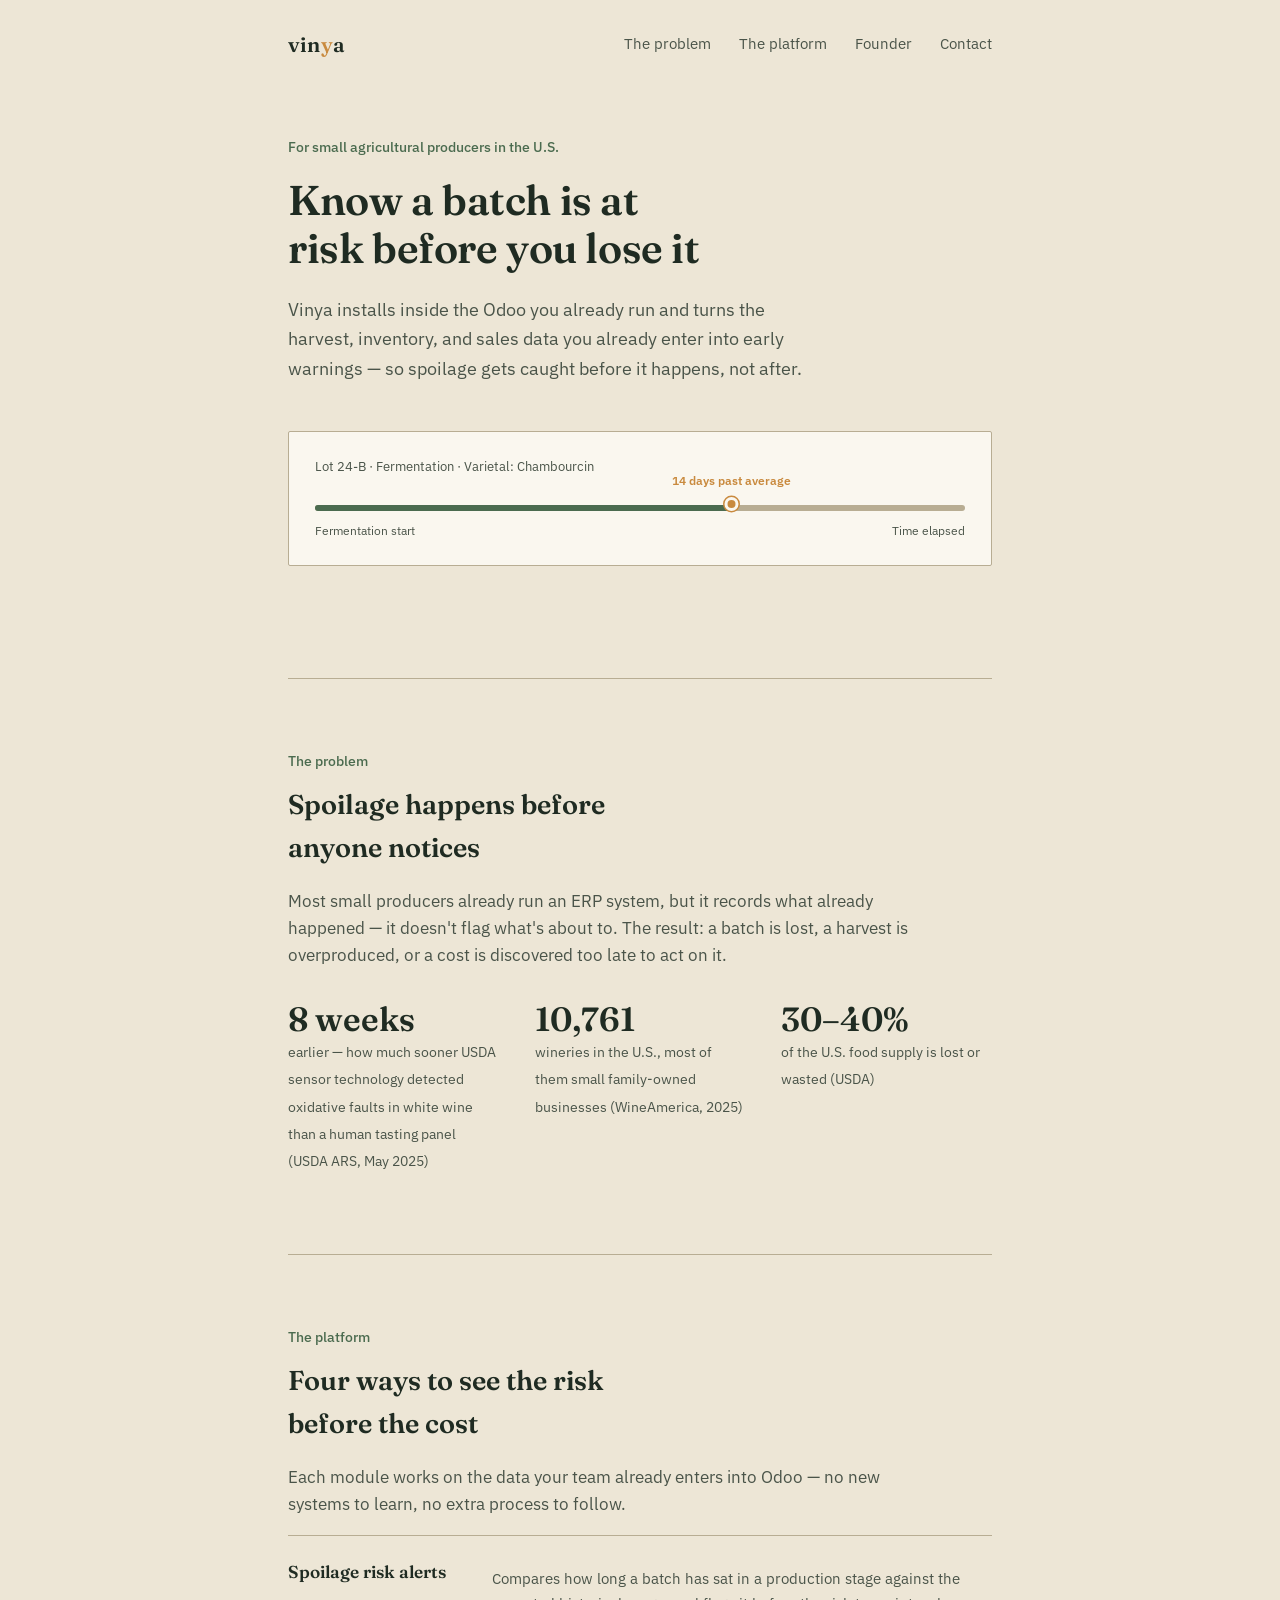
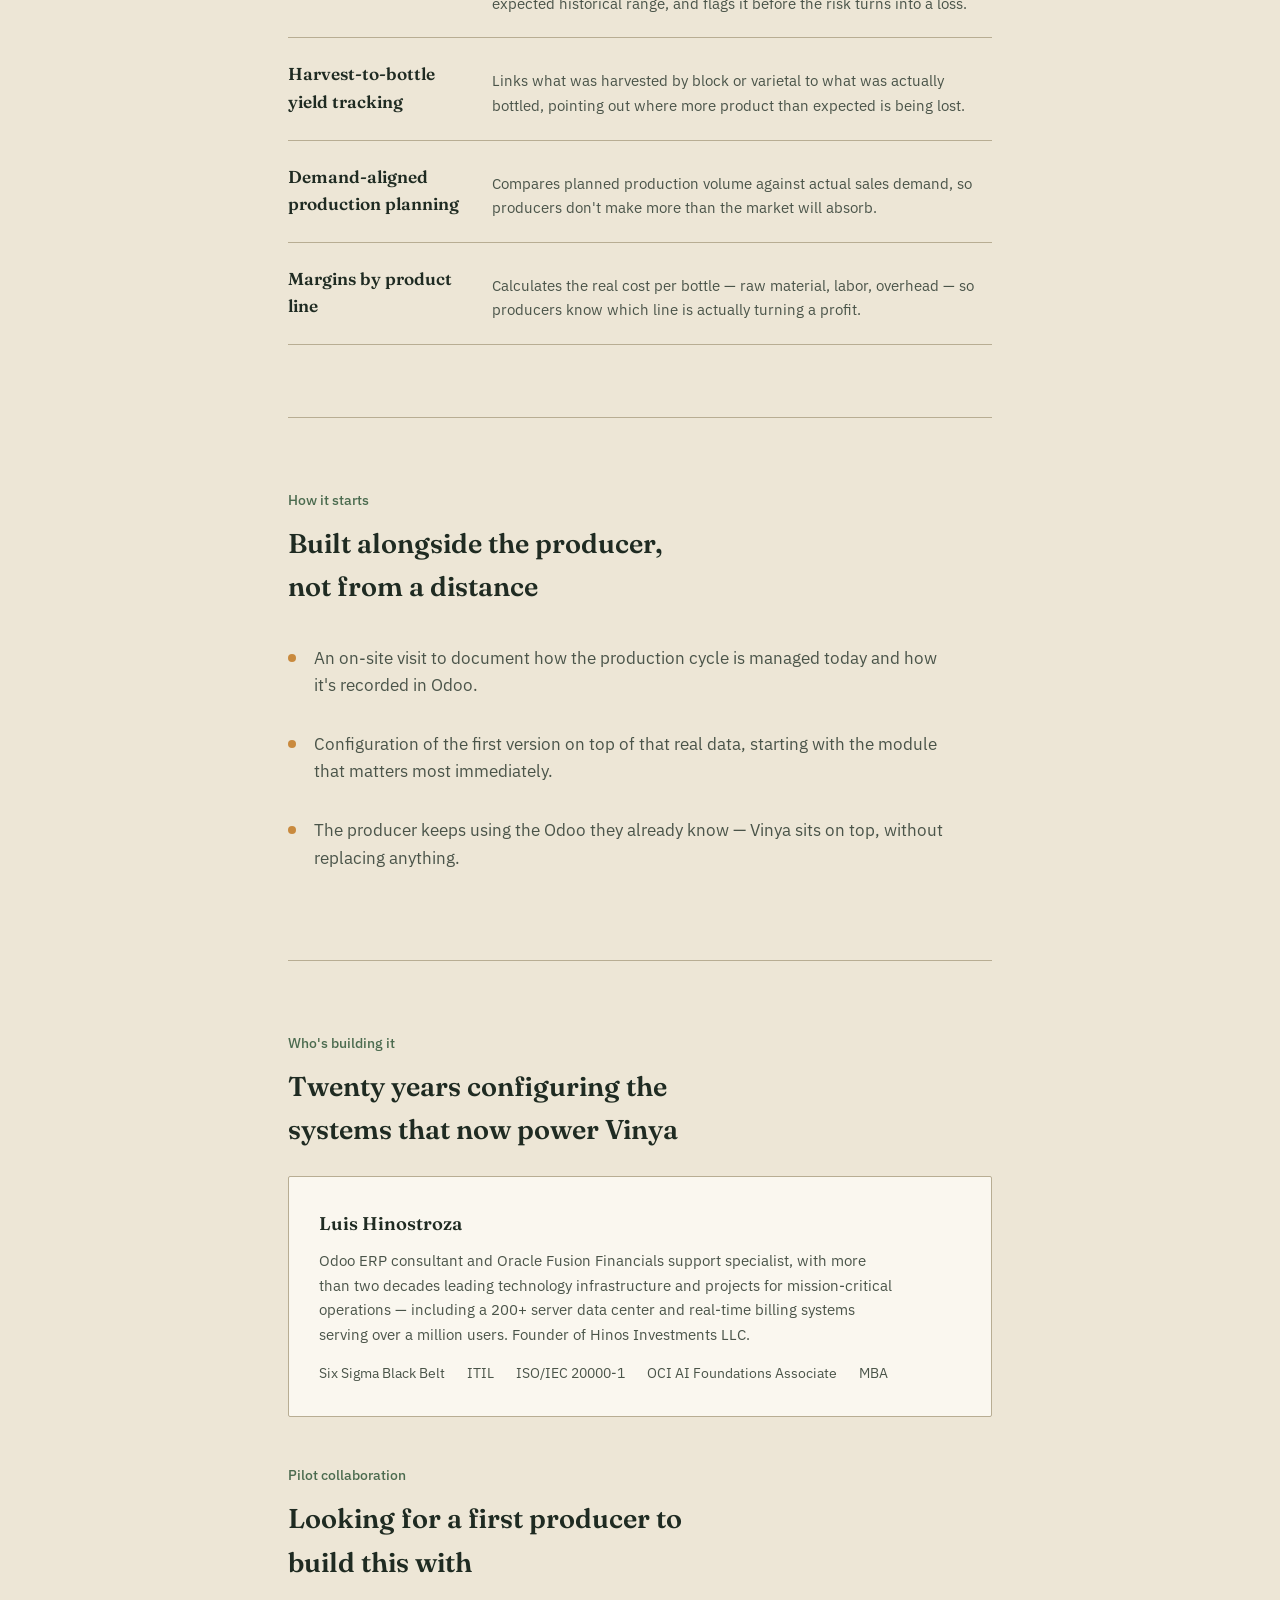
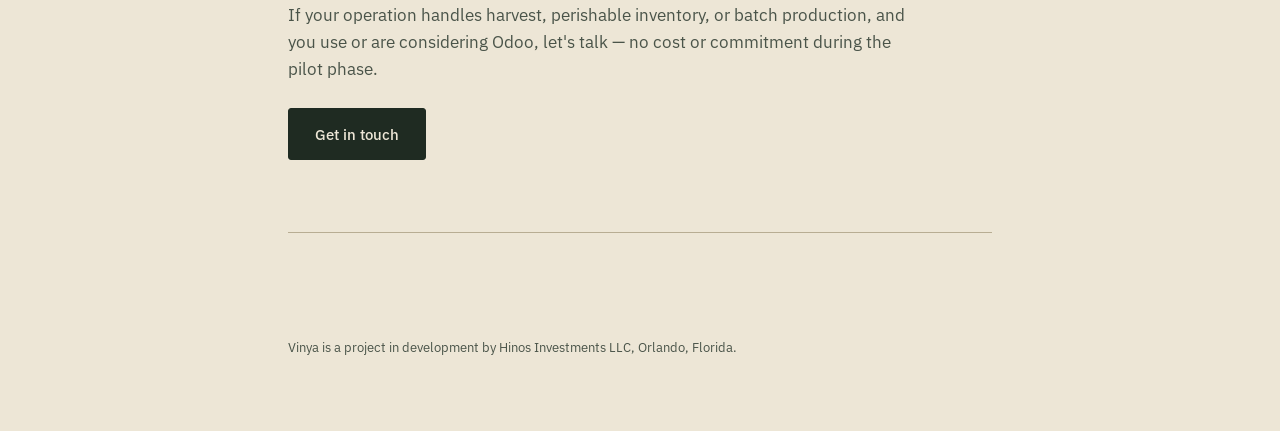
==== index.html @ f8d1a135 "Add Vinya site" ====
<!DOCTYPE html>
<html lang="en">
<head>
<meta charset="UTF-8">
<meta name="viewport" content="width=device-width, initial-scale=1.0">
<title>Vinya — Catch spoilage before it costs you</title>
<link rel="preconnect" href="https://fonts.googleapis.com">
<link rel="preconnect" href="https://fonts.gstatic.com" crossorigin>
<link href="https://fonts.googleapis.com/css2?family=Fraunces:opsz,wght@9..144,400;9..144,500;9..144,600;9..144,700&family=IBM+Plex+Sans:wght@400;500;600&display=swap" rel="stylesheet">
<style>
  :root{
    --paper: #EDE6D6;
    --paper-light: #FAF7EF;
    --ink: #1F2B22;
    --amber: #C98A3E;
    --vine: #4B6B4F;
    --rule: #B8AD93;
    --ink-soft: #4A5449;
  }
  @media (prefers-color-scheme: dark){
    :root:not([data-theme="light"]){
      --paper: #1A1F19;
      --paper-light: #232920;
      --ink: #EDE6D6;
      --ink-soft: #C9C2AE;
      --rule: #4A5040;
      --amber: #E0A85C;
      --vine: #8AAE8E;
    }
  }
  :root[data-theme="dark"]{
    --paper: #1A1F19;
    --paper-light: #232920;
    --ink: #EDE6D6;
    --ink-soft: #C9C2AE;
    --rule: #4A5040;
    --amber: #E0A85C;
    --vine: #8AAE8E;
  }
  *{box-sizing:border-box;}
  html{scroll-behavior:smooth;}
  body{
    margin:0;
    background:var(--paper);
    color:var(--ink);
    font-family:'IBM Plex Sans', sans-serif;
    font-size:17px;
    line-height:1.6;
    -webkit-font-smoothing:antialiased;
  }
  .wrap{max-width:760px; margin:0 auto; padding:0 28px;}
  h1,h2,h3{font-family:'Fraunces', serif; font-weight:600; margin:0; color:var(--ink);}
  p{margin:0 0 1em 0; color:var(--ink-soft); max-width:64ch;}
  a{color:inherit;}
  .rule{border:none; border-top:1px solid var(--rule); margin:64px 0;}

  header.nav{
    display:flex; align-items:center; justify-content:space-between;
    padding:28px 0 0 0;
  }
  .wordmark{font-family:'Fraunces', serif; font-weight:600; font-size:1.3rem; letter-spacing:0.01em;}
  .wordmark span{color:var(--amber);}
  .nav-links{display:flex; gap:28px; font-size:0.92rem;}
  .nav-links a{text-decoration:none; color:var(--ink-soft); border-bottom:1px solid transparent;}
  .nav-links a:hover{border-bottom-color:var(--amber); color:var(--ink);}

  .hero{padding:72px 0 40px 0;}
  .hero h1{font-size:2.6rem; line-height:1.15; max-width:15ch; letter-spacing:-0.01em;}
  .hero .lede{font-size:1.15rem; max-width:48ch; margin-top:22px;}
  .hero-tag{
    display:inline-block; font-size:0.85rem; color:var(--vine);
    margin-bottom:18px; font-weight:500;
  }

  /* Batch timeline illustration */
  .lot-diagram{
    margin:48px 0 8px 0; padding:24px 26px; background:var(--paper-light);
    border:1px solid var(--rule); border-radius:2px;
  }
  .lot-diagram-label{font-size:0.82rem; color:var(--ink-soft); margin-bottom:14px;}
  .lot-track{position:relative; height:6px; background:var(--rule); border-radius:3px; margin:28px 0 10px 0;}
  .lot-fill{position:absolute; left:0; top:0; height:100%; width:64%; background:var(--vine); border-radius:3px;}
  .lot-flag{
    position:absolute; left:64%; top:-34px; transform:translateX(-50%);
    display:flex; flex-direction:column; align-items:center; gap:6px;
  }
  .lot-flag .dot{width:14px; height:14px; border-radius:50%; background:var(--amber); border:3px solid var(--paper-light); box-shadow:0 0 0 1.5px var(--amber);}
  .lot-flag .lbl{font-size:0.78rem; color:var(--amber); font-weight:600; white-space:nowrap;}
  .lot-marks{display:flex; justify-content:space-between; font-size:0.78rem; color:var(--ink-soft); margin-top:6px;}

  section{padding:8px 0;}
  .kicker{font-size:0.85rem; color:var(--vine); font-weight:500; margin-bottom:10px;}
  h2{font-size:1.7rem; max-width:22ch; margin-bottom:18px;}

  .stat-row{display:flex; gap:36px; margin:32px 0 8px 0; flex-wrap:wrap;}
  .stat{flex:1; min-width:180px;}
  .stat .num{font-family:'Fraunces', serif; font-size:2.1rem; font-weight:600; color:var(--ink); display:block; line-height:1.1;}
  .stat .cap{font-size:0.88rem; color:var(--ink-soft); margin-top:4px; max-width:26ch;}

  .modules{margin-top:8px;}
  .module{
    padding:22px 0; border-top:1px solid var(--rule);
    display:grid; grid-template-columns:180px 1fr; gap:24px; align-items:start;
  }
  .module:last-child{border-bottom:1px solid var(--rule);}
  .module h3{font-size:1.08rem; font-weight:600; color:var(--ink);}
  .module p{margin:8px 0 0 0; font-size:0.96rem;}

  .practice-steps{margin-top:20px;}
  .practice-step{display:flex; gap:18px; padding:16px 0;}
  .practice-step .mark{
    width:8px; height:8px; border-radius:50%; background:var(--amber);
    margin-top:9px; flex-shrink:0;
  }
  .practice-step p{margin:0;}

  .founder{
    background:var(--paper-light); border:1px solid var(--rule); border-radius:2px;
    padding:32px 30px; margin-top:24px;
  }
  .founder h3{font-size:1.15rem; margin-bottom:10px;}
  .founder p{font-size:0.96rem;}
  .credentials{display:flex; flex-wrap:wrap; gap:10px 22px; margin-top:16px; font-size:0.86rem; color:var(--ink-soft);}
  .credentials span{white-space:nowrap;}

  .cta-box{
    text-align:left; padding:40px 0 8px 0;
  }
  .cta-box .lede{margin-bottom:24px;}
  .btn{
    display:inline-block; background:var(--ink); color:var(--paper);
    padding:13px 26px; border-radius:3px; text-decoration:none;
    font-size:0.95rem; font-weight:500; border:1px solid var(--ink);
  }
  .btn:hover{background:transparent; color:var(--ink);}

  footer{padding:40px 0 60px 0; font-size:0.82rem; color:var(--ink-soft);}
  footer .rule{margin:0 0 24px 0;}

  @media (max-width:640px){
    .hero h1{font-size:2rem;}
    .module{grid-template-columns:1fr; gap:6px;}
    .stat-row{gap:24px;}
    .nav-links{display:none;}
  }
</style>
</head>
<body>
<div class="wrap">

  <header class="nav">
    <div class="wordmark">vin<span>y</span>a</div>
    <nav class="nav-links">
      <a href="#problem">The problem</a>
      <a href="#platform">The platform</a>
      <a href="#founder">Founder</a>
      <a href="#contact">Contact</a>
    </nav>
  </header>

  <section class="hero">
    <span class="hero-tag">For small agricultural producers in the U.S.</span>
    <h1>Know a batch is at risk before you lose it</h1>
    <p class="lede">Vinya installs inside the Odoo you already run and turns the harvest, inventory, and sales data you already enter into early warnings — so spoilage gets caught before it happens, not after.</p>

    <div class="lot-diagram">
      <div class="lot-diagram-label">Lot 24-B · Fermentation · Varietal: Chambourcin</div>
      <div class="lot-track">
        <div class="lot-fill"></div>
        <div class="lot-flag">
          <span class="lbl">14 days past average</span>
          <span class="dot"></span>
        </div>
      </div>
      <div class="lot-marks">
        <span>Fermentation start</span>
        <span>Time elapsed</span>
      </div>
    </div>
  </section>

  <hr class="rule">

  <section id="problem">
    <div class="kicker">The problem</div>
    <h2>Spoilage happens before anyone notices</h2>
    <p>Most small producers already run an ERP system, but it records what already happened — it doesn't flag what's about to. The result: a batch is lost, a harvest is overproduced, or a cost is discovered too late to act on it.</p>

    <div class="stat-row">
      <div class="stat">
        <span class="num">8 weeks</span>
        <span class="cap">earlier — how much sooner USDA sensor technology detected oxidative faults in white wine than a human tasting panel (USDA ARS, May 2025)</span>
      </div>
      <div class="stat">
        <span class="num">10,761</span>
        <span class="cap">wineries in the U.S., most of them small family-owned businesses (WineAmerica, 2025)</span>
      </div>
      <div class="stat">
        <span class="num">30–40%</span>
        <span class="cap">of the U.S. food supply is lost or wasted (USDA)</span>
      </div>
    </div>
  </section>

  <hr class="rule">

  <section id="platform">
    <div class="kicker">The platform</div>
    <h2>Four ways to see the risk before the cost</h2>
    <p>Each module works on the data your team already enters into Odoo — no new systems to learn, no extra process to follow.</p>

    <div class="modules">
      <div class="module">
        <h3>Spoilage risk alerts</h3>
        <p>Compares how long a batch has sat in a production stage against the expected historical range, and flags it before the risk turns into a loss.</p>
      </div>
      <div class="module">
        <h3>Harvest-to-bottle yield tracking</h3>
        <p>Links what was harvested by block or varietal to what was actually bottled, pointing out where more product than expected is being lost.</p>
      </div>
      <div class="module">
        <h3>Demand-aligned production planning</h3>
        <p>Compares planned production volume against actual sales demand, so producers don't make more than the market will absorb.</p>
      </div>
      <div class="module">
        <h3>Margins by product line</h3>
        <p>Calculates the real cost per bottle — raw material, labor, overhead — so producers know which line is actually turning a profit.</p>
      </div>
    </div>
  </section>

  <hr class="rule">

  <section id="how-it-works">
    <div class="kicker">How it starts</div>
    <h2>Built alongside the producer, not from a distance</h2>
    <div class="practice-steps">
      <div class="practice-step">
        <span class="mark"></span>
        <p>An on-site visit to document how the production cycle is managed today and how it's recorded in Odoo.</p>
      </div>
      <div class="practice-step">
        <span class="mark"></span>
        <p>Configuration of the first version on top of that real data, starting with the module that matters most immediately.</p>
      </div>
      <div class="practice-step">
        <span class="mark"></span>
        <p>The producer keeps using the Odoo they already know — Vinya sits on top, without replacing anything.</p>
      </div>
    </div>
  </section>

  <hr class="rule">

  <section id="founder">
    <div class="kicker">Who's building it</div>
    <h2>Twenty years configuring the systems that now power Vinya</h2>
    <div class="founder">
      <h3>Luis Hinostroza</h3>
      <p>Odoo ERP consultant and Oracle Fusion Financials support specialist, with more than two decades leading technology infrastructure and projects for mission-critical operations — including a 200+ server data center and real-time billing systems serving over a million users. Founder of Hinos Investments LLC.</p>
      <div class="credentials">
        <span>Six Sigma Black Belt</span>
        <span>ITIL</span>
        <span>ISO/IEC 20000-1</span>
        <span>OCI AI Foundations Associate</span>
        <span>MBA</span>
      </div>
    </div>
  </section>

  <section class="cta-box" id="contact">
    <div class="kicker">Pilot collaboration</div>
    <h2>Looking for a first producer to build this with</h2>
    <p class="lede">If your operation handles harvest, perishable inventory, or batch production, and you use or are considering Odoo, let's talk — no cost or commitment during the pilot phase.</p>
    <a class="btn" href="mailto:luishinos@yahoo.com?subject=Interest%20in%20pilot%20collaboration%20-%20Vinya">Get in touch</a>
  </section>

  <hr class="rule">

  <footer>
    <p>Vinya is a project in development by Hinos Investments LLC, Orlando, Florida.</p>
  </footer>

</div>
</body>
</html>
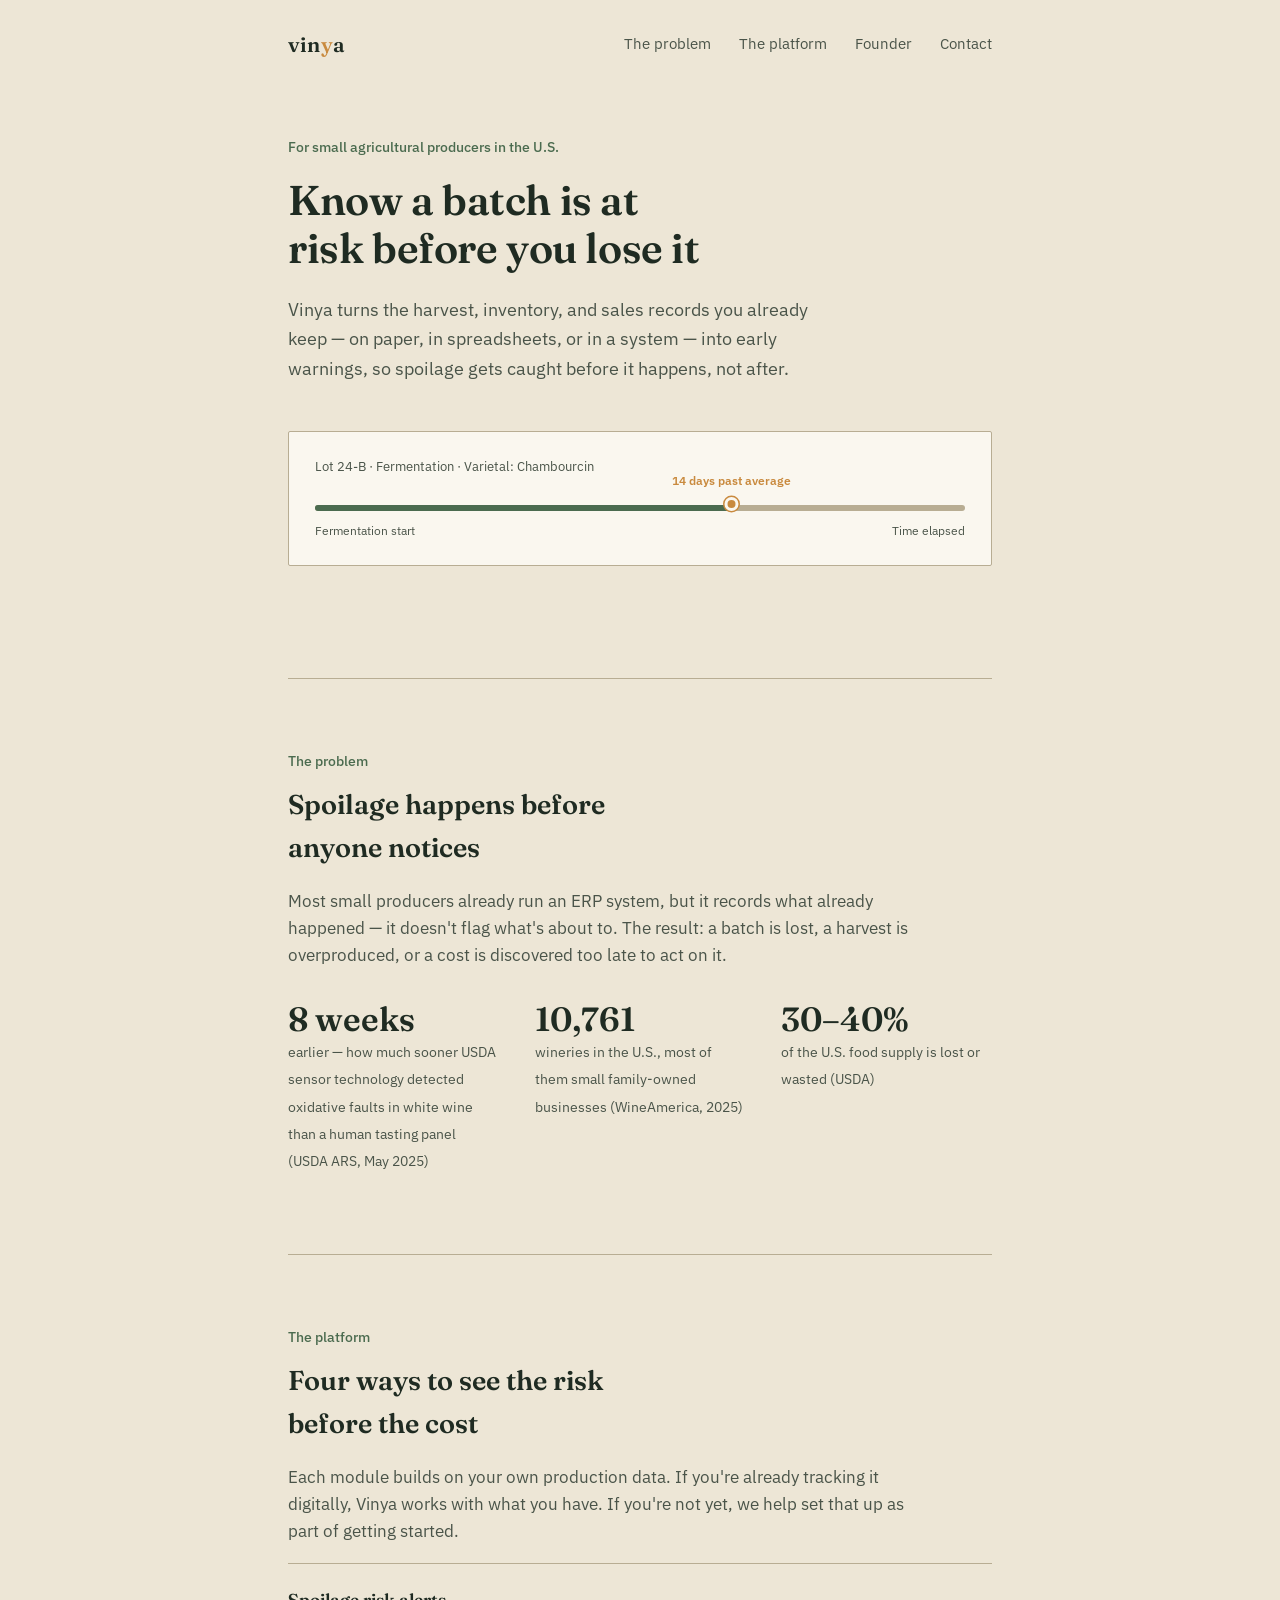
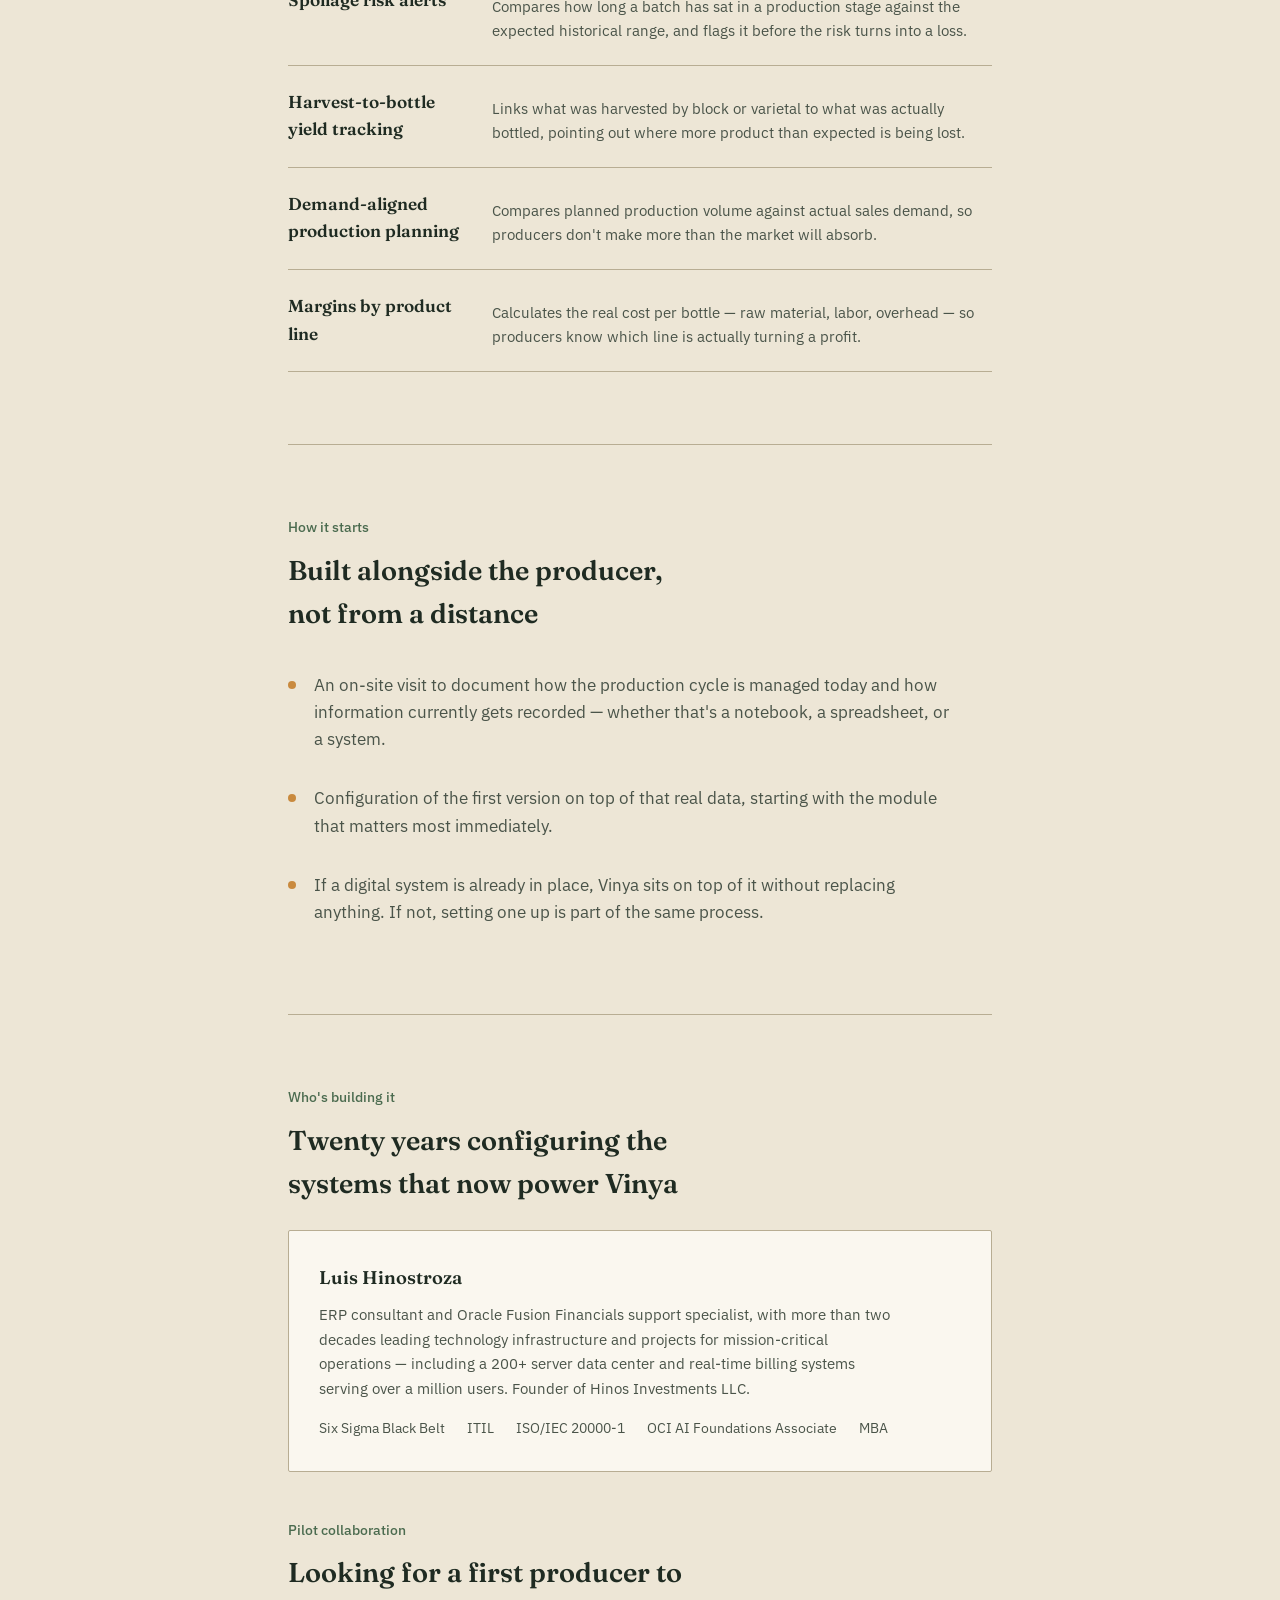
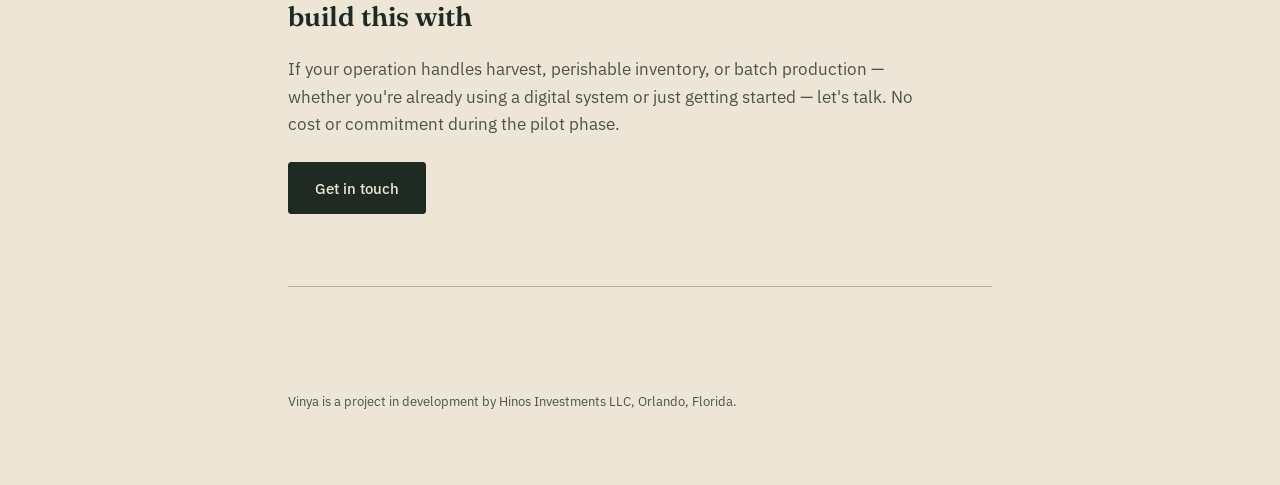
==== commit 86460528: "Add files via upload" ====
--- a/index.html
+++ b/index.html
@@ -161,7 +161,7 @@
   <section class="hero">
     <span class="hero-tag">For small agricultural producers in the U.S.</span>
     <h1>Know a batch is at risk before you lose it</h1>
-    <p class="lede">Vinya installs inside the Odoo you already run and turns the harvest, inventory, and sales data you already enter into early warnings — so spoilage gets caught before it happens, not after.</p>
+    <p class="lede">Vinya turns the harvest, inventory, and sales records you already keep — on paper, in spreadsheets, or in a system — into early warnings, so spoilage gets caught before it happens, not after.</p>
 
     <div class="lot-diagram">
       <div class="lot-diagram-label">Lot 24-B · Fermentation · Varietal: Chambourcin</div>
@@ -207,7 +207,7 @@
   <section id="platform">
     <div class="kicker">The platform</div>
     <h2>Four ways to see the risk before the cost</h2>
-    <p>Each module works on the data your team already enters into Odoo — no new systems to learn, no extra process to follow.</p>
+    <p>Each module builds on your own production data. If you're already tracking it digitally, Vinya works with what you have. If you're not yet, we help set that up as part of getting started.</p>
 
     <div class="modules">
       <div class="module">
@@ -237,7 +237,7 @@
     <div class="practice-steps">
       <div class="practice-step">
         <span class="mark"></span>
-        <p>An on-site visit to document how the production cycle is managed today and how it's recorded in Odoo.</p>
+        <p>An on-site visit to document how the production cycle is managed today and how information currently gets recorded — whether that's a notebook, a spreadsheet, or a system.</p>
       </div>
       <div class="practice-step">
         <span class="mark"></span>
@@ -245,7 +245,7 @@
       </div>
       <div class="practice-step">
         <span class="mark"></span>
-        <p>The producer keeps using the Odoo they already know — Vinya sits on top, without replacing anything.</p>
+        <p>If a digital system is already in place, Vinya sits on top of it without replacing anything. If not, setting one up is part of the same process.</p>
       </div>
     </div>
   </section>
@@ -257,7 +257,7 @@
     <h2>Twenty years configuring the systems that now power Vinya</h2>
     <div class="founder">
       <h3>Luis Hinostroza</h3>
-      <p>Odoo ERP consultant and Oracle Fusion Financials support specialist, with more than two decades leading technology infrastructure and projects for mission-critical operations — including a 200+ server data center and real-time billing systems serving over a million users. Founder of Hinos Investments LLC.</p>
+      <p>ERP consultant and Oracle Fusion Financials support specialist, with more than two decades leading technology infrastructure and projects for mission-critical operations — including a 200+ server data center and real-time billing systems serving over a million users. Founder of Hinos Investments LLC.</p>
       <div class="credentials">
         <span>Six Sigma Black Belt</span>
         <span>ITIL</span>
@@ -271,8 +271,8 @@
   <section class="cta-box" id="contact">
     <div class="kicker">Pilot collaboration</div>
     <h2>Looking for a first producer to build this with</h2>
-    <p class="lede">If your operation handles harvest, perishable inventory, or batch production, and you use or are considering Odoo, let's talk — no cost or commitment during the pilot phase.</p>
-    <a class="btn" href="mailto:luishinos@yahoo.com?subject=Interest%20in%20pilot%20collaboration%20-%20Vinya">Get in touch</a>
+    <p class="lede">If your operation handles harvest, perishable inventory, or batch production — whether you're already using a digital system or just getting started — let's talk. No cost or commitment during the pilot phase.</p>
+    <a class="btn" href="mailto:luis@hinosinvestments.com?subject=Interest%20in%20pilot%20collaboration%20-%20Vinya">Get in touch</a>
   </section>
 
   <hr class="rule">
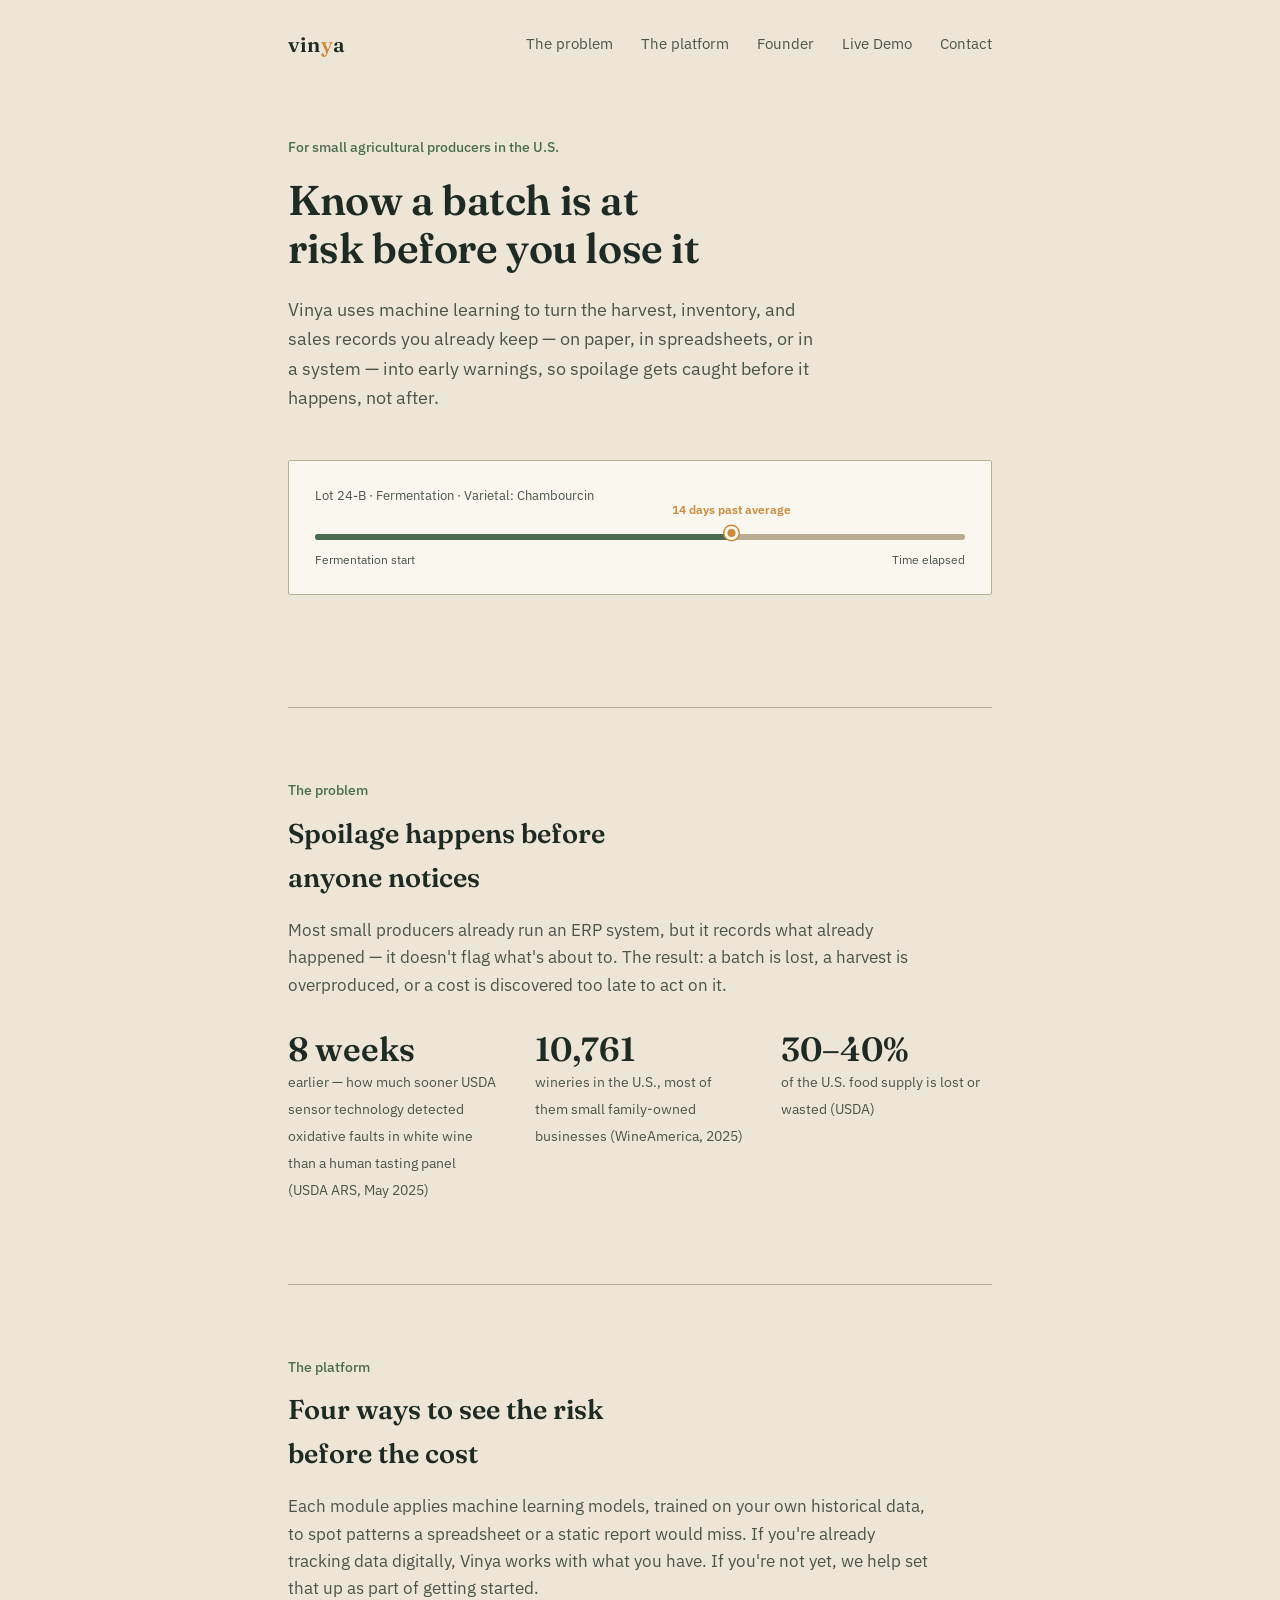
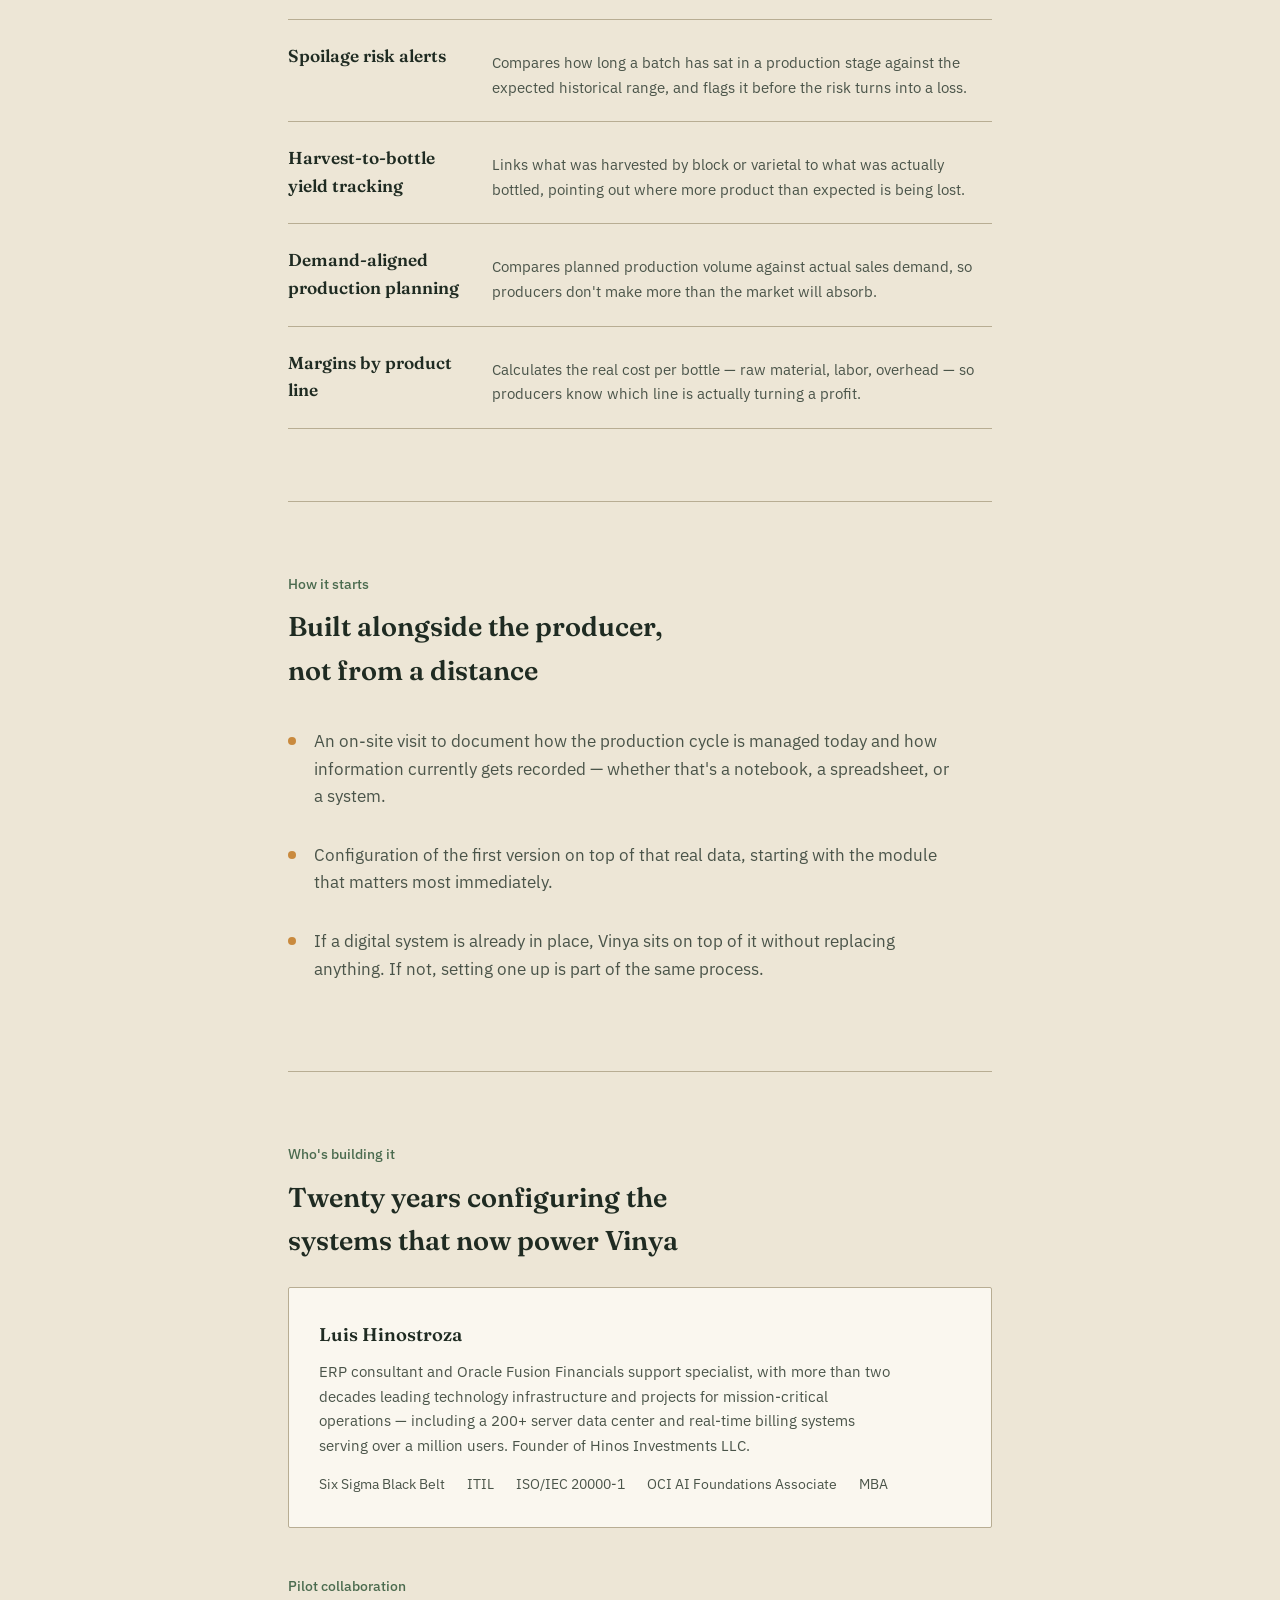
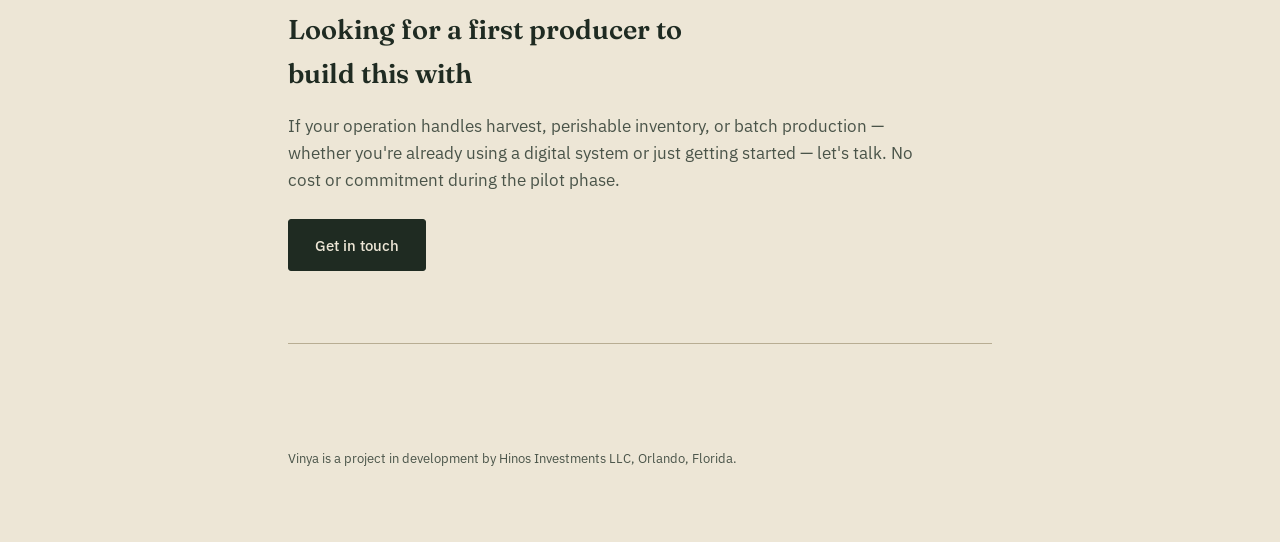
==== commit 669fa997: "Fix mobile navigation to stay visible instead of hiding" ====
--- a/index.html
+++ b/index.html
@@ -56,7 +56,7 @@
 
   header.nav{
     display:flex; align-items:center; justify-content:space-between;
-    padding:28px 0 0 0;
+    padding:28px 0 0 0; flex-wrap:wrap; gap:12px;
   }
   .wordmark{font-family:'Fraunces', serif; font-weight:600; font-size:1.3rem; letter-spacing:0.01em;}
   .wordmark span{color:var(--amber);}
@@ -141,7 +141,7 @@
     .hero h1{font-size:2rem;}
     .module{grid-template-columns:1fr; gap:6px;}
     .stat-row{gap:24px;}
-    .nav-links{display:none;}
+    .nav-links{gap:16px; font-size:0.85rem; width:100%; overflow-x:auto; padding-bottom:4px;}
   }
 </style>
 </head>
@@ -154,6 +154,7 @@
       <a href="#problem">The problem</a>
       <a href="#platform">The platform</a>
       <a href="#founder">Founder</a>
+      <a href="demo.html">Live Demo</a>
       <a href="#contact">Contact</a>
     </nav>
   </header>
@@ -161,7 +162,7 @@
   <section class="hero">
     <span class="hero-tag">For small agricultural producers in the U.S.</span>
     <h1>Know a batch is at risk before you lose it</h1>
-    <p class="lede">Vinya turns the harvest, inventory, and sales records you already keep — on paper, in spreadsheets, or in a system — into early warnings, so spoilage gets caught before it happens, not after.</p>
+    <p class="lede">Vinya uses machine learning to turn the harvest, inventory, and sales records you already keep — on paper, in spreadsheets, or in a system — into early warnings, so spoilage gets caught before it happens, not after.</p>
 
     <div class="lot-diagram">
       <div class="lot-diagram-label">Lot 24-B · Fermentation · Varietal: Chambourcin</div>
@@ -207,7 +208,7 @@
   <section id="platform">
     <div class="kicker">The platform</div>
     <h2>Four ways to see the risk before the cost</h2>
-    <p>Each module builds on your own production data. If you're already tracking it digitally, Vinya works with what you have. If you're not yet, we help set that up as part of getting started.</p>
+    <p>Each module applies machine learning models, trained on your own historical data, to spot patterns a spreadsheet or a static report would miss. If you're already tracking data digitally, Vinya works with what you have. If you're not yet, we help set that up as part of getting started.</p>
 
     <div class="modules">
       <div class="module">
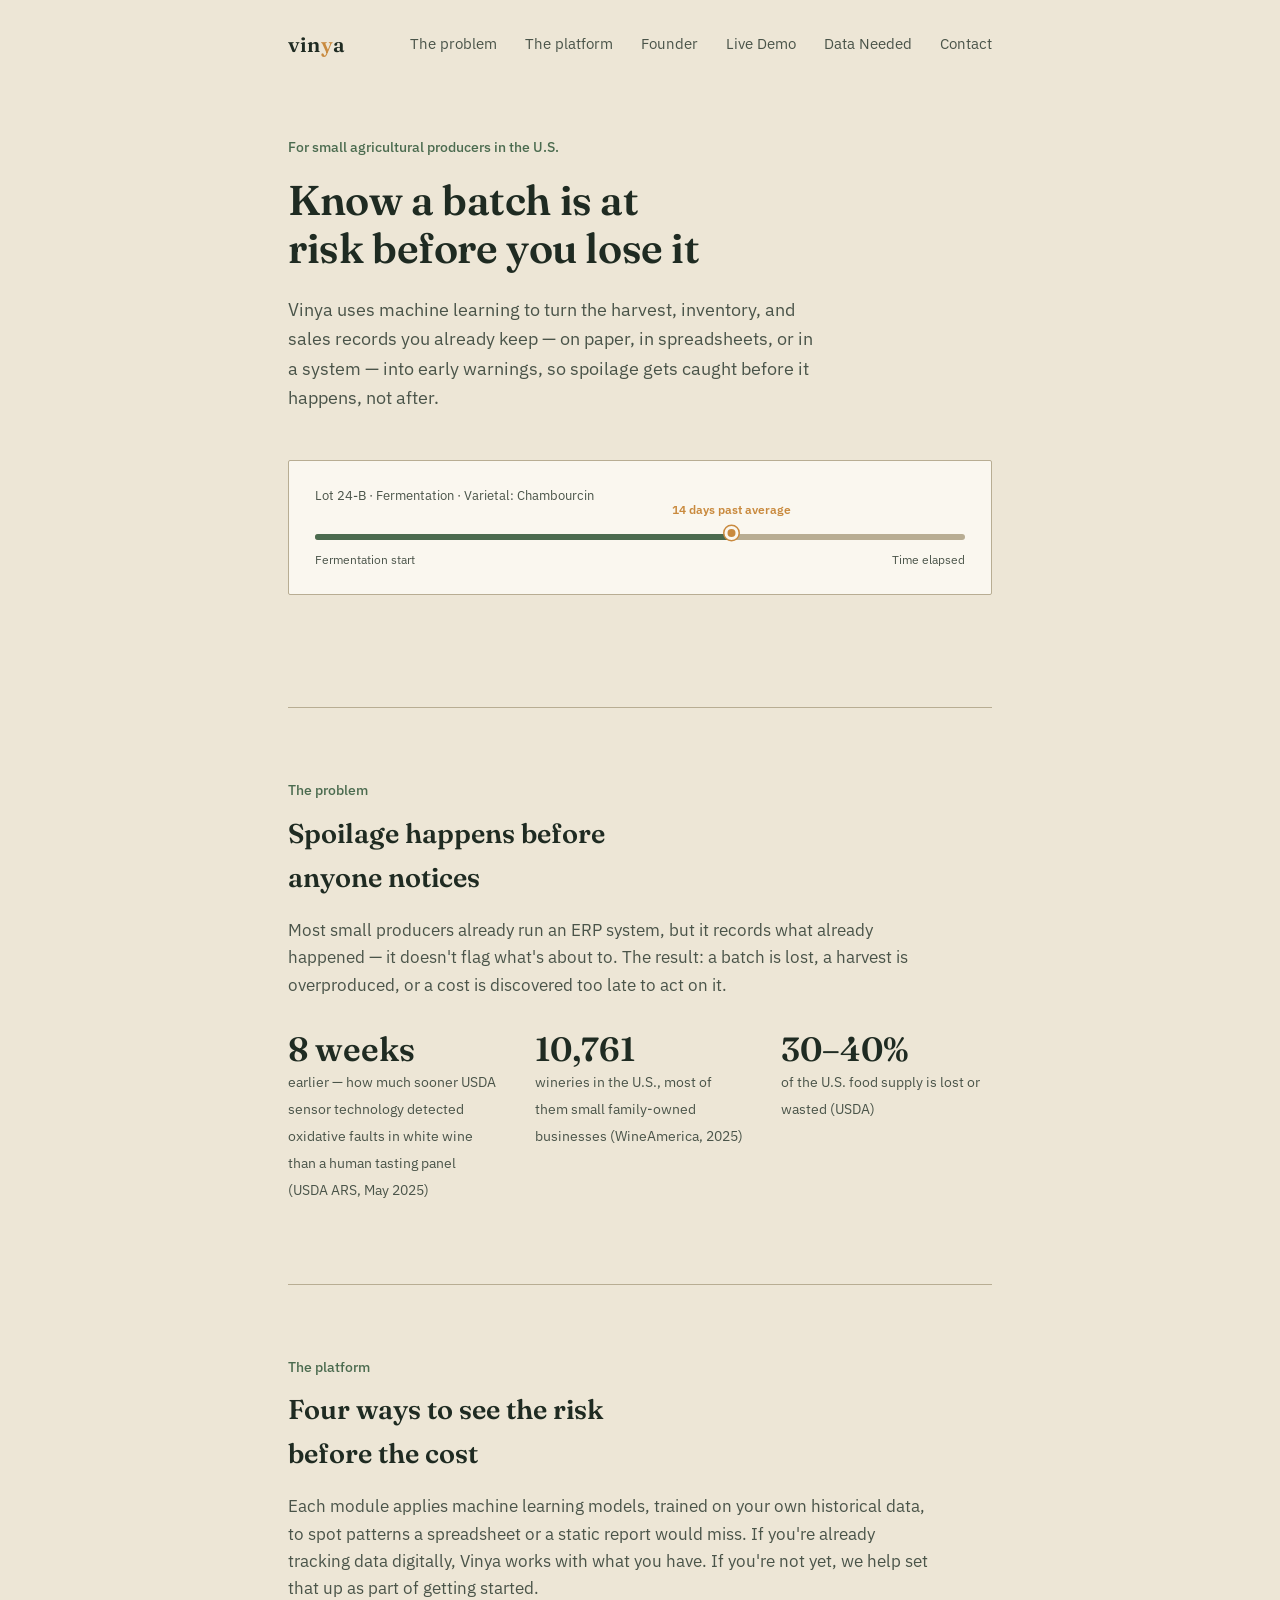
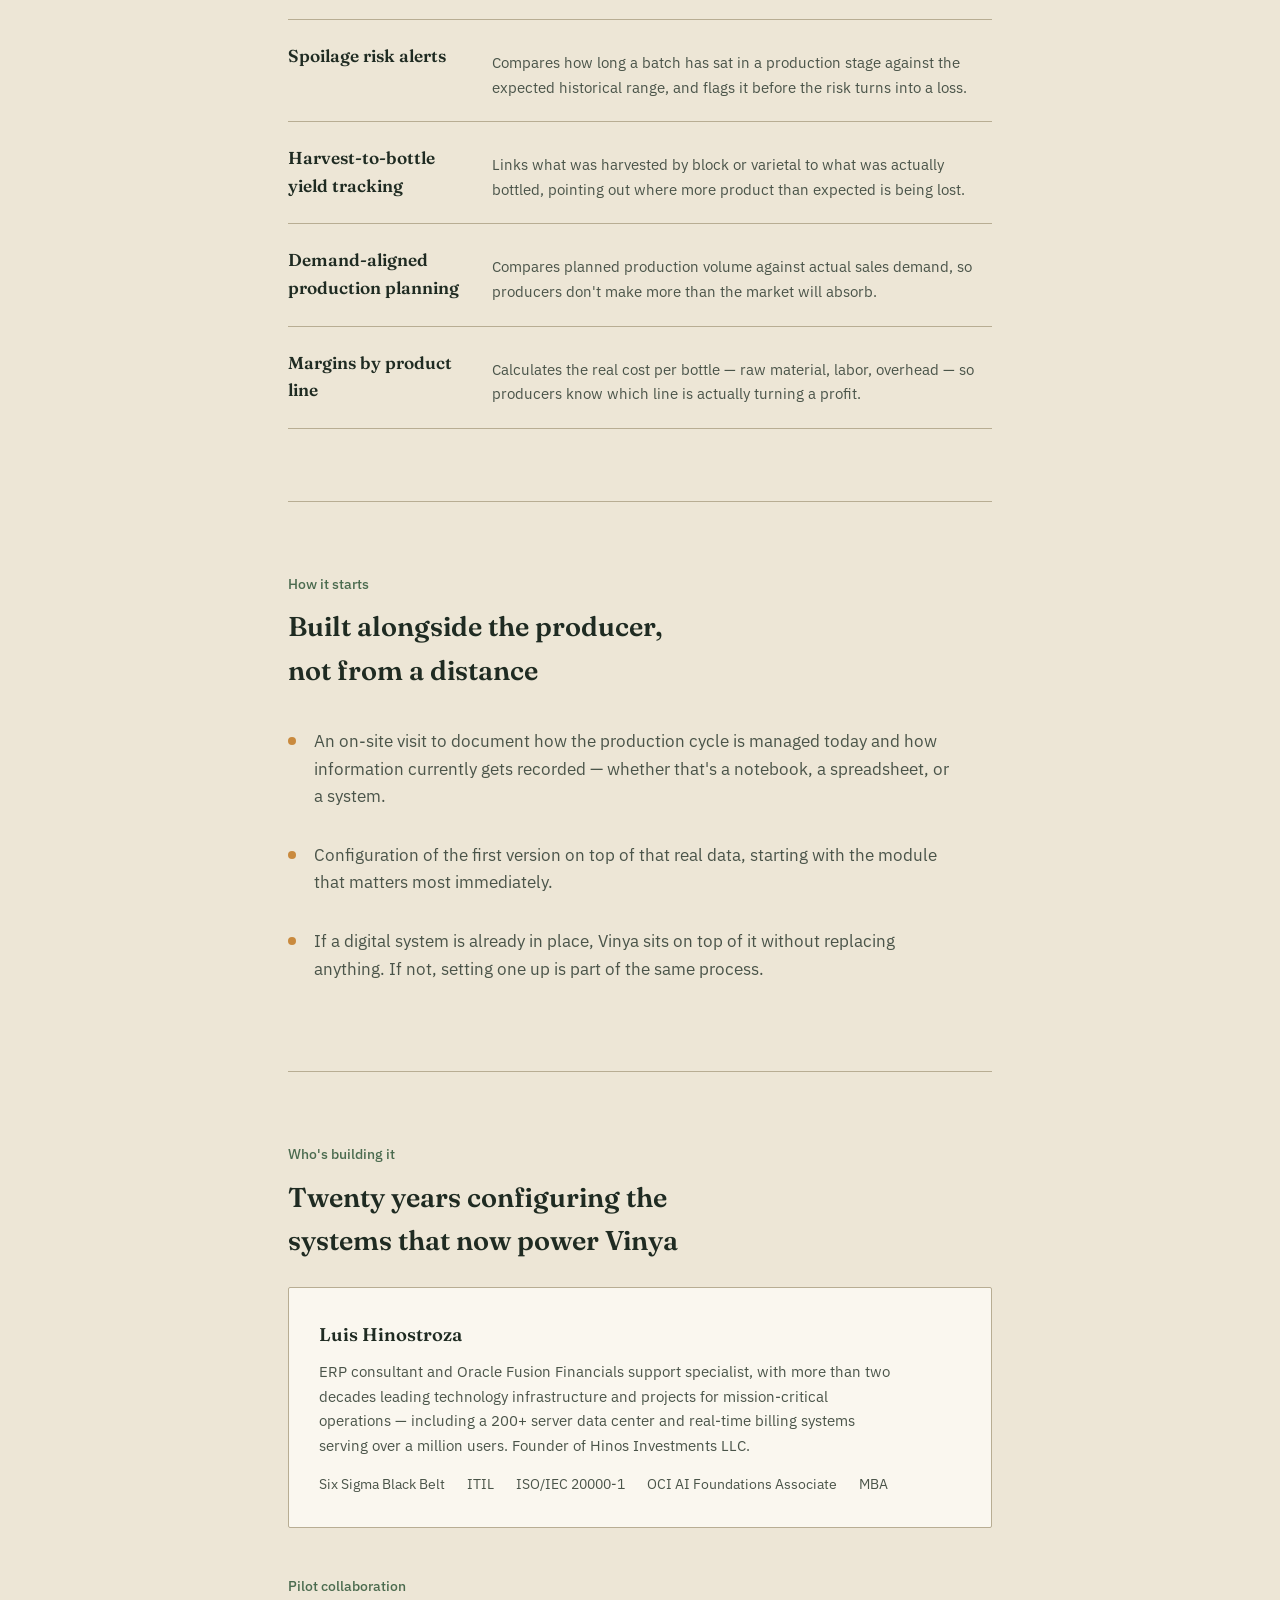
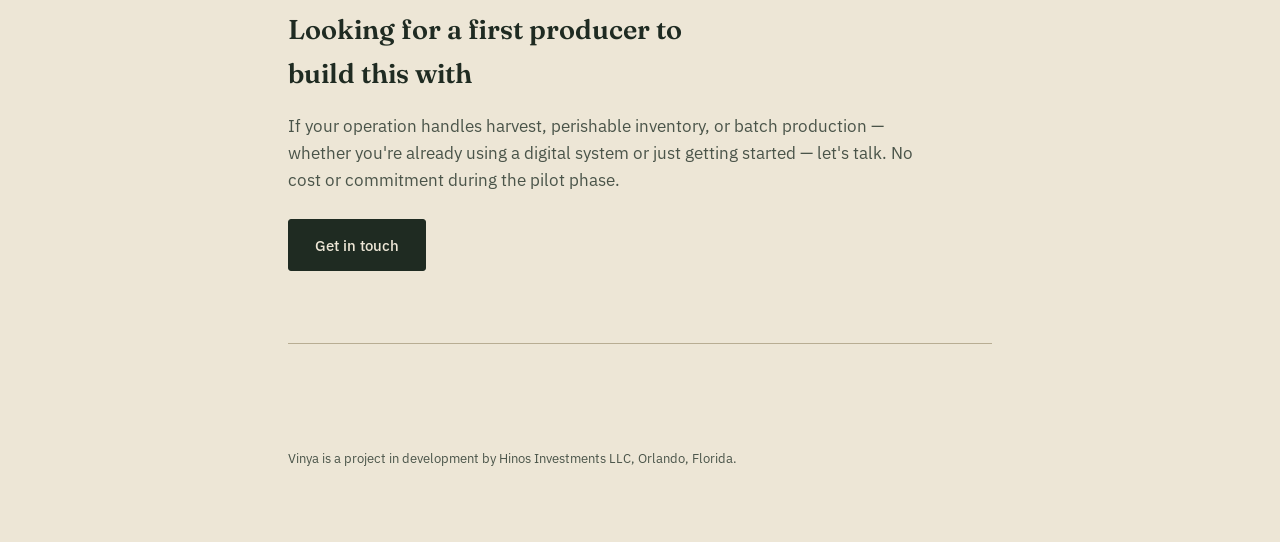
==== commit 0a0a8fe2: "Add files via upload" ====
--- a/index.html
+++ b/index.html
@@ -155,6 +155,7 @@
       <a href="#platform">The platform</a>
       <a href="#founder">Founder</a>
       <a href="demo.html">Live Demo</a>
+      <a href="data.html">Data Needed</a>
       <a href="#contact">Contact</a>
     </nav>
   </header>
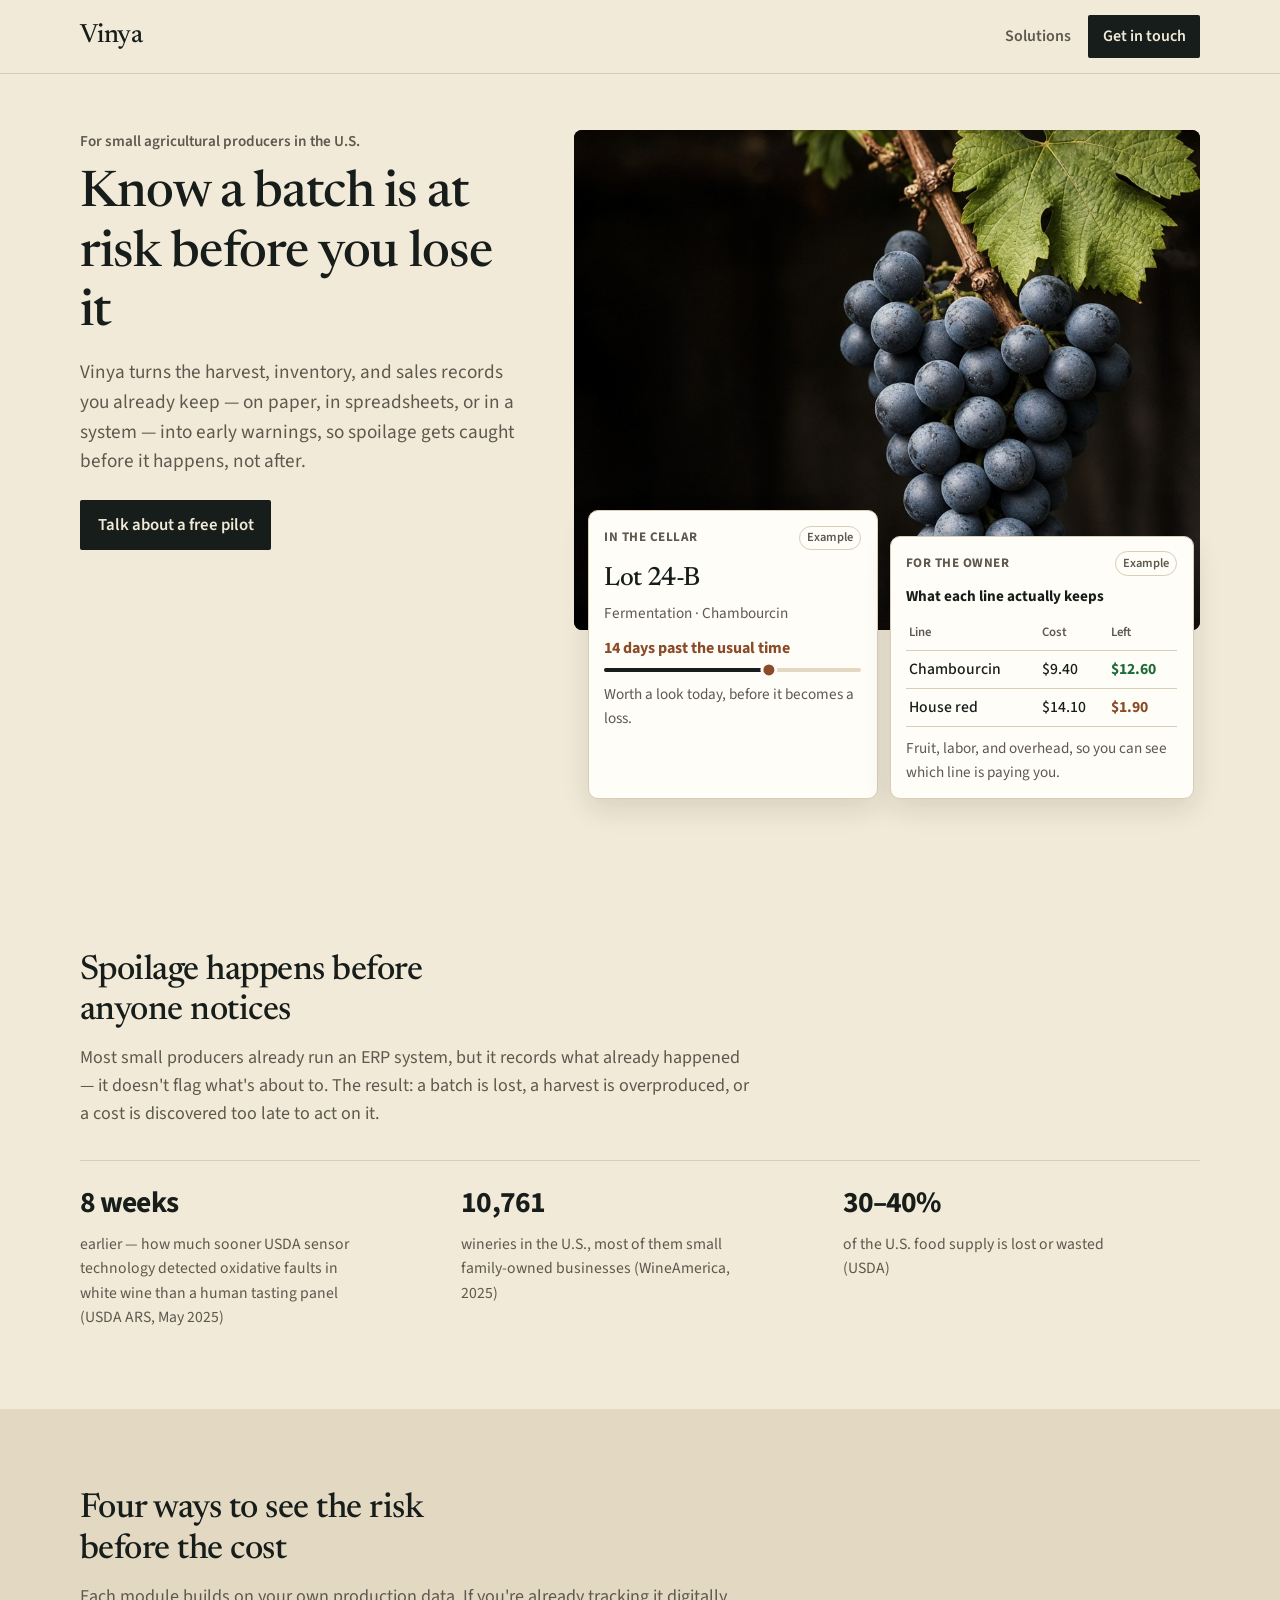
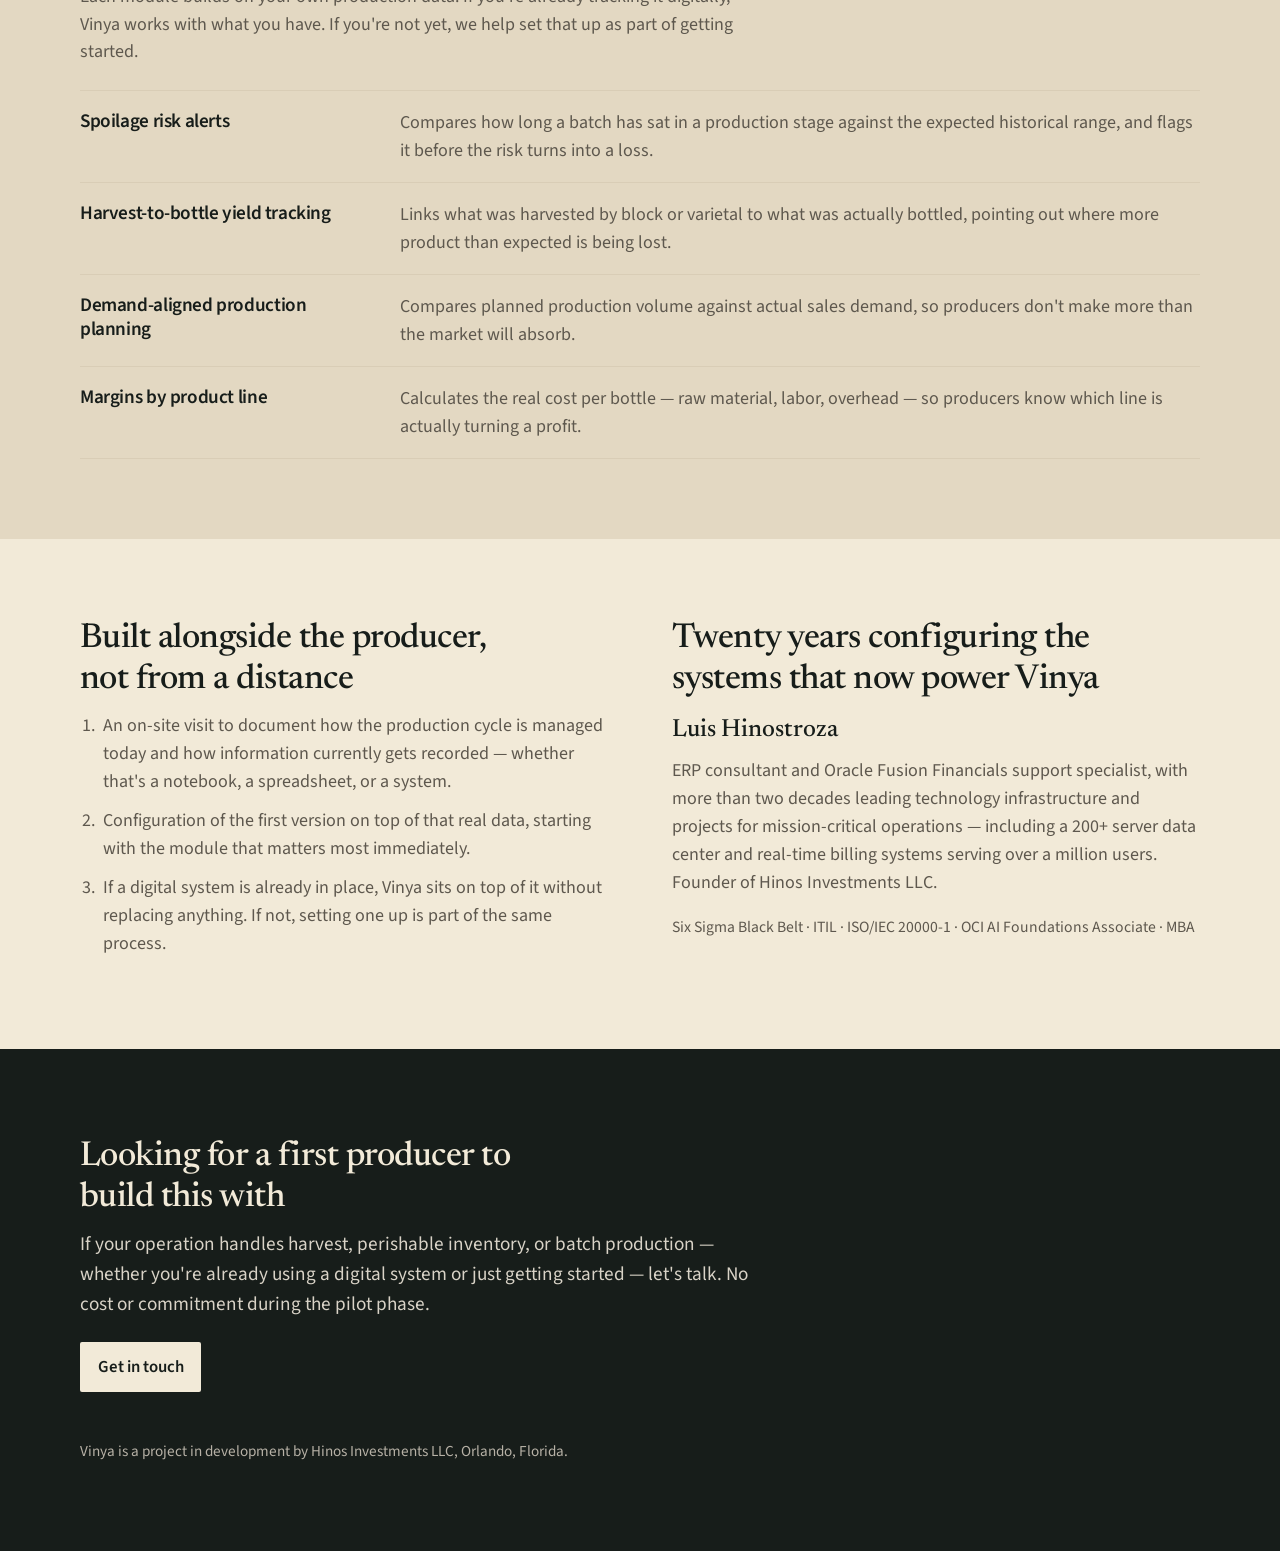
==== commit 08691a06: "Add a Vinya redesign preview beside the current site. Keeps the live agriculture, data, and demo pag" ====
--- a/index.html
+++ b/index.html
@@ -1,288 +1,170 @@
 <!DOCTYPE html>
 <html lang="en">
 <head>
-<meta charset="UTF-8">
-<meta name="viewport" content="width=device-width, initial-scale=1.0">
-<title>Vinya — Catch spoilage before it costs you</title>
-<link rel="preconnect" href="https://fonts.googleapis.com">
-<link rel="preconnect" href="https://fonts.gstatic.com" crossorigin>
-<link href="https://fonts.googleapis.com/css2?family=Fraunces:opsz,wght@9..144,400;9..144,500;9..144,600;9..144,700&family=IBM+Plex+Sans:wght@400;500;600&display=swap" rel="stylesheet">
-<style>
-  :root{
-    --paper: #EDE6D6;
-    --paper-light: #FAF7EF;
-    --ink: #1F2B22;
-    --amber: #C98A3E;
-    --vine: #4B6B4F;
-    --rule: #B8AD93;
-    --ink-soft: #4A5449;
-  }
-  @media (prefers-color-scheme: dark){
-    :root:not([data-theme="light"]){
-      --paper: #1A1F19;
-      --paper-light: #232920;
-      --ink: #EDE6D6;
-      --ink-soft: #C9C2AE;
-      --rule: #4A5040;
-      --amber: #E0A85C;
-      --vine: #8AAE8E;
-    }
-  }
-  :root[data-theme="dark"]{
-    --paper: #1A1F19;
-    --paper-light: #232920;
-    --ink: #EDE6D6;
-    --ink-soft: #C9C2AE;
-    --rule: #4A5040;
-    --amber: #E0A85C;
-    --vine: #8AAE8E;
-  }
-  *{box-sizing:border-box;}
-  html{scroll-behavior:smooth;}
-  body{
-    margin:0;
-    background:var(--paper);
-    color:var(--ink);
-    font-family:'IBM Plex Sans', sans-serif;
-    font-size:17px;
-    line-height:1.6;
-    -webkit-font-smoothing:antialiased;
-  }
-  .wrap{max-width:760px; margin:0 auto; padding:0 28px;}
-  h1,h2,h3{font-family:'Fraunces', serif; font-weight:600; margin:0; color:var(--ink);}
-  p{margin:0 0 1em 0; color:var(--ink-soft); max-width:64ch;}
-  a{color:inherit;}
-  .rule{border:none; border-top:1px solid var(--rule); margin:64px 0;}
-
-  header.nav{
-    display:flex; align-items:center; justify-content:space-between;
-    padding:28px 0 0 0; flex-wrap:wrap; gap:12px;
-  }
-  .wordmark{font-family:'Fraunces', serif; font-weight:600; font-size:1.3rem; letter-spacing:0.01em;}
-  .wordmark span{color:var(--amber);}
-  .nav-links{display:flex; gap:28px; font-size:0.92rem;}
-  .nav-links a{text-decoration:none; color:var(--ink-soft); border-bottom:1px solid transparent;}
-  .nav-links a:hover{border-bottom-color:var(--amber); color:var(--ink);}
-
-  .hero{padding:72px 0 40px 0;}
-  .hero h1{font-size:2.6rem; line-height:1.15; max-width:15ch; letter-spacing:-0.01em;}
-  .hero .lede{font-size:1.15rem; max-width:48ch; margin-top:22px;}
-  .hero-tag{
-    display:inline-block; font-size:0.85rem; color:var(--vine);
-    margin-bottom:18px; font-weight:500;
-  }
-
-  /* Batch timeline illustration */
-  .lot-diagram{
-    margin:48px 0 8px 0; padding:24px 26px; background:var(--paper-light);
-    border:1px solid var(--rule); border-radius:2px;
-  }
-  .lot-diagram-label{font-size:0.82rem; color:var(--ink-soft); margin-bottom:14px;}
-  .lot-track{position:relative; height:6px; background:var(--rule); border-radius:3px; margin:28px 0 10px 0;}
-  .lot-fill{position:absolute; left:0; top:0; height:100%; width:64%; background:var(--vine); border-radius:3px;}
-  .lot-flag{
-    position:absolute; left:64%; top:-34px; transform:translateX(-50%);
-    display:flex; flex-direction:column; align-items:center; gap:6px;
-  }
-  .lot-flag .dot{width:14px; height:14px; border-radius:50%; background:var(--amber); border:3px solid var(--paper-light); box-shadow:0 0 0 1.5px var(--amber);}
-  .lot-flag .lbl{font-size:0.78rem; color:var(--amber); font-weight:600; white-space:nowrap;}
-  .lot-marks{display:flex; justify-content:space-between; font-size:0.78rem; color:var(--ink-soft); margin-top:6px;}
-
-  section{padding:8px 0;}
-  .kicker{font-size:0.85rem; color:var(--vine); font-weight:500; margin-bottom:10px;}
-  h2{font-size:1.7rem; max-width:22ch; margin-bottom:18px;}
-
-  .stat-row{display:flex; gap:36px; margin:32px 0 8px 0; flex-wrap:wrap;}
-  .stat{flex:1; min-width:180px;}
-  .stat .num{font-family:'Fraunces', serif; font-size:2.1rem; font-weight:600; color:var(--ink); display:block; line-height:1.1;}
-  .stat .cap{font-size:0.88rem; color:var(--ink-soft); margin-top:4px; max-width:26ch;}
-
-  .modules{margin-top:8px;}
-  .module{
-    padding:22px 0; border-top:1px solid var(--rule);
-    display:grid; grid-template-columns:180px 1fr; gap:24px; align-items:start;
-  }
-  .module:last-child{border-bottom:1px solid var(--rule);}
-  .module h3{font-size:1.08rem; font-weight:600; color:var(--ink);}
-  .module p{margin:8px 0 0 0; font-size:0.96rem;}
-
-  .practice-steps{margin-top:20px;}
-  .practice-step{display:flex; gap:18px; padding:16px 0;}
-  .practice-step .mark{
-    width:8px; height:8px; border-radius:50%; background:var(--amber);
-    margin-top:9px; flex-shrink:0;
-  }
-  .practice-step p{margin:0;}
-
-  .founder{
-    background:var(--paper-light); border:1px solid var(--rule); border-radius:2px;
-    padding:32px 30px; margin-top:24px;
-  }
-  .founder h3{font-size:1.15rem; margin-bottom:10px;}
-  .founder p{font-size:0.96rem;}
-  .credentials{display:flex; flex-wrap:wrap; gap:10px 22px; margin-top:16px; font-size:0.86rem; color:var(--ink-soft);}
-  .credentials span{white-space:nowrap;}
-
-  .cta-box{
-    text-align:left; padding:40px 0 8px 0;
-  }
-  .cta-box .lede{margin-bottom:24px;}
-  .btn{
-    display:inline-block; background:var(--ink); color:var(--paper);
-    padding:13px 26px; border-radius:3px; text-decoration:none;
-    font-size:0.95rem; font-weight:500; border:1px solid var(--ink);
-  }
-  .btn:hover{background:transparent; color:var(--ink);}
-
-  footer{padding:40px 0 60px 0; font-size:0.82rem; color:var(--ink-soft);}
-  footer .rule{margin:0 0 24px 0;}
-
-  @media (max-width:640px){
-    .hero h1{font-size:2rem;}
-    .module{grid-template-columns:1fr; gap:6px;}
-    .stat-row{gap:24px;}
-    .nav-links{gap:16px; font-size:0.85rem; width:100%; overflow-x:auto; padding-bottom:4px;}
-  }
-</style>
+  <meta charset="UTF-8">
+  <meta name="viewport" content="width=device-width, initial-scale=1.0">
+  <title>Vinya — Catch spoilage before it costs you</title>
+  <meta name="description" content="Vinya turns the harvest, inventory, and sales records you already keep into early warnings, so spoilage gets caught before it happens.">
+  <meta name="theme-color" content="#F2EAD8">
+  <link rel="preconnect" href="https://fonts.googleapis.com">
+  <link rel="preconnect" href="https://fonts.gstatic.com" crossorigin>
+  <link href="https://fonts.googleapis.com/css2?family=Newsreader:opsz,wght@6..72,400;6..72,500;6..72,600&family=Source+Sans+3:wght@400;500;600;700&display=swap" rel="stylesheet">
+  <link rel="preload" as="image" href="plates/perfect.jpg" fetchpriority="high">
+  <link rel="stylesheet" href="styles.css">
 </head>
 <body>
-<div class="wrap">
+  <a class="skip" href="#content">Skip to content</a>
 
-  <header class="nav">
-    <div class="wordmark">vin<span>y</span>a</div>
-    <nav class="nav-links">
-      <a href="#problem">The problem</a>
-      <a href="#platform">The platform</a>
-      <a href="#founder">Founder</a>
-      <a href="demo.html">Live Demo</a>
-      <a href="data.html">Data Needed</a>
-      <a href="#contact">Contact</a>
-    </nav>
+  <header class="top">
+    <a class="mark" href="#top">Vinya</a>
+    <div class="top-actions">
+      <nav aria-label="Primary">
+        <a class="nav-text" href="solutions/">Solutions</a>
+      </nav>
+      <a class="btn btn-small" href="mailto:luishinos@yahoo.com?subject=Interest%20in%20pilot%20collaboration%20-%20Vinya">Get in touch</a>
+    </div>
   </header>
 
-  <section class="hero">
-    <span class="hero-tag">For small agricultural producers in the U.S.</span>
-    <h1>Know a batch is at risk before you lose it</h1>
-    <p class="lede">Vinya uses machine learning to turn the harvest, inventory, and sales records you already keep — on paper, in spreadsheets, or in a system — into early warnings, so spoilage gets caught before it happens, not after.</p>
+  <main id="content">
+    <section class="hero" id="top" aria-labelledby="hero-title">
+      <div class="hero-copy">
+        <p class="kicker">For small agricultural producers in the&nbsp;U.S.</p>
+        <h1 id="hero-title">Know a batch is at risk before you lose it</h1>
+        <p class="lede">Vinya turns the harvest, inventory, and sales records you already keep — on paper, in spreadsheets, or in a system — into early warnings, so spoilage gets caught before it happens, not after.</p>
+        <a class="btn" href="mailto:luishinos@yahoo.com?subject=Interest%20in%20pilot%20collaboration%20-%20Vinya">Talk about a free pilot</a>
+      </div>
 
-    <div class="lot-diagram">
-      <div class="lot-diagram-label">Lot 24-B · Fermentation · Varietal: Chambourcin</div>
-      <div class="lot-track">
-        <div class="lot-fill"></div>
-        <div class="lot-flag">
-          <span class="lbl">14 days past average</span>
-          <span class="dot"></span>
+      <div class="stage">
+        <img
+          class="grapes"
+          src="plates/perfect.jpg"
+          alt="A close cluster of ripe dark grapes on the vine."
+          width="1280"
+          height="720"
+        >
+        <div class="shots">
+          <article class="shot shot-cellar" aria-label="Example for the person in the cellar">
+            <header class="shot-head">
+              <p class="shot-who">In the cellar</p>
+              <p class="shot-tag">Example</p>
+            </header>
+            <p class="shot-lot">Lot 24-B</p>
+            <p class="shot-meta">Fermentation · Chambourcin</p>
+            <p class="shot-alert">14 days past the usual time</p>
+            <div class="bar" aria-hidden="true">
+              <span class="bar-fill"></span>
+              <span class="bar-dot"></span>
+            </div>
+            <p class="shot-foot">Worth a look today, before it becomes a loss.</p>
+          </article>
+
+          <article class="shot shot-owner" aria-label="Example for the owner">
+            <header class="shot-head">
+              <p class="shot-who">For the owner</p>
+              <p class="shot-tag">Example</p>
+            </header>
+            <p class="shot-title">What each line actually keeps</p>
+            <table>
+              <caption class="sr">Example cost and what is left per bottle. Not a real cellar’s books.</caption>
+              <thead>
+                <tr>
+                  <th scope="col">Line</th>
+                  <th scope="col">Cost</th>
+                  <th scope="col">Left</th>
+                </tr>
+              </thead>
+              <tbody>
+                <tr>
+                  <th scope="row">Chambourcin</th>
+                  <td>$9.40</td>
+                  <td class="good">$12.60</td>
+                </tr>
+                <tr>
+                  <th scope="row">House red</th>
+                  <td>$14.10</td>
+                  <td class="thin">$1.90</td>
+                </tr>
+              </tbody>
+            </table>
+            <p class="shot-foot">Fruit, labor, and overhead, so you can see which line is paying you.</p>
+          </article>
         </div>
       </div>
-      <div class="lot-marks">
-        <span>Fermentation start</span>
-        <span>Time elapsed</span>
+    </section>
+
+    <section class="band">
+      <div class="wrap">
+        <h2>Spoilage happens before anyone notices</h2>
+        <p class="prose">Most small producers already run an ERP system, but it records what already happened — it doesn't flag what's about to. The result: a batch is lost, a harvest is overproduced, or a cost is discovered too late to act on it.</p>
+        <div class="stats">
+          <article>
+            <p class="num">8 weeks</p>
+            <p>earlier — how much sooner USDA sensor technology detected oxidative faults in white wine than a human tasting panel (USDA ARS, May 2025)</p>
+          </article>
+          <article>
+            <p class="num">10,761</p>
+            <p>wineries in the U.S., most of them small family-owned businesses (WineAmerica, 2025)</p>
+          </article>
+          <article>
+            <p class="num">30–40%</p>
+            <p>of the U.S. food supply is lost or wasted (USDA)</p>
+          </article>
+        </div>
       </div>
-    </div>
-  </section>
+    </section>
 
-  <hr class="rule">
+    <section class="band band-quiet">
+      <div class="wrap">
+        <h2>Four ways to see the risk before the cost</h2>
+        <p class="prose">Each module builds on your own production data. If you're already tracking it digitally, Vinya works with what you have. If you're not yet, we help set that up as part of getting started.</p>
+        <ol class="modules">
+          <li>
+            <h3>Spoilage risk alerts</h3>
+            <p>Compares how long a batch has sat in a production stage against the expected historical range, and flags it before the risk turns into a loss.</p>
+          </li>
+          <li>
+            <h3>Harvest-to-bottle yield tracking</h3>
+            <p>Links what was harvested by block or varietal to what was actually bottled, pointing out where more product than expected is being lost.</p>
+          </li>
+          <li>
+            <h3>Demand-aligned production planning</h3>
+            <p>Compares planned production volume against actual sales demand, so producers don't make more than the market will absorb.</p>
+          </li>
+          <li>
+            <h3>Margins by product line</h3>
+            <p>Calculates the real cost per bottle — raw material, labor, overhead — so producers know which line is actually turning a profit.</p>
+          </li>
+        </ol>
+      </div>
+    </section>
 
-  <section id="problem">
-    <div class="kicker">The problem</div>
-    <h2>Spoilage happens before anyone notices</h2>
-    <p>Most small producers already run an ERP system, but it records what already happened — it doesn't flag what's about to. The result: a batch is lost, a harvest is overproduced, or a cost is discovered too late to act on it.</p>
+    <section class="band">
+      <div class="wrap split">
+        <div>
+          <h2>Built alongside the producer, not from a distance</h2>
+          <ol class="steps">
+            <li>An on-site visit to document how the production cycle is managed today and how information currently gets recorded — whether that's a notebook, a spreadsheet, or a system.</li>
+            <li>Configuration of the first version on top of that real data, starting with the module that matters most immediately.</li>
+            <li>If a digital system is already in place, Vinya sits on top of it without replacing anything. If not, setting one up is part of the same process.</li>
+          </ol>
+        </div>
+        <div>
+          <h2>Twenty years configuring the systems that now power Vinya</h2>
+          <p class="name">Luis Hinostroza</p>
+          <p class="prose">ERP consultant and Oracle Fusion Financials support specialist, with more than two decades leading technology infrastructure and projects for mission-critical operations — including a 200+ server data center and real-time billing systems serving over a million users. Founder of Hinos Investments LLC.</p>
+          <p class="creds">Six Sigma Black Belt · ITIL · ISO/IEC 20000-1 · OCI AI Foundations Associate · MBA</p>
+        </div>
+      </div>
+    </section>
 
-    <div class="stat-row">
-      <div class="stat">
-        <span class="num">8 weeks</span>
-        <span class="cap">earlier — how much sooner USDA sensor technology detected oxidative faults in white wine than a human tasting panel (USDA ARS, May 2025)</span>
+    <section class="close" id="contact">
+      <div class="wrap">
+        <h2>Looking for a first producer to build this with</h2>
+        <p class="lede">If your operation handles harvest, perishable inventory, or batch production — whether you're already using a digital system or just getting started — let's talk. No cost or commitment during the pilot phase.</p>
+        <a class="btn btn-light" href="mailto:luishinos@yahoo.com?subject=Interest%20in%20pilot%20collaboration%20-%20Vinya">Get in touch</a>
+        <p class="colophon">Vinya is a project in development by Hinos Investments LLC, Orlando, Florida.</p>
       </div>
-      <div class="stat">
-        <span class="num">10,761</span>
-        <span class="cap">wineries in the U.S., most of them small family-owned businesses (WineAmerica, 2025)</span>
-      </div>
-      <div class="stat">
-        <span class="num">30–40%</span>
-        <span class="cap">of the U.S. food supply is lost or wasted (USDA)</span>
-      </div>
-    </div>
-  </section>
-
-  <hr class="rule">
-
-  <section id="platform">
-    <div class="kicker">The platform</div>
-    <h2>Four ways to see the risk before the cost</h2>
-    <p>Each module applies machine learning models, trained on your own historical data, to spot patterns a spreadsheet or a static report would miss. If you're already tracking data digitally, Vinya works with what you have. If you're not yet, we help set that up as part of getting started.</p>
-
-    <div class="modules">
-      <div class="module">
-        <h3>Spoilage risk alerts</h3>
-        <p>Compares how long a batch has sat in a production stage against the expected historical range, and flags it before the risk turns into a loss.</p>
-      </div>
-      <div class="module">
-        <h3>Harvest-to-bottle yield tracking</h3>
-        <p>Links what was harvested by block or varietal to what was actually bottled, pointing out where more product than expected is being lost.</p>
-      </div>
-      <div class="module">
-        <h3>Demand-aligned production planning</h3>
-        <p>Compares planned production volume against actual sales demand, so producers don't make more than the market will absorb.</p>
-      </div>
-      <div class="module">
-        <h3>Margins by product line</h3>
-        <p>Calculates the real cost per bottle — raw material, labor, overhead — so producers know which line is actually turning a profit.</p>
-      </div>
-    </div>
-  </section>
-
-  <hr class="rule">
-
-  <section id="how-it-works">
-    <div class="kicker">How it starts</div>
-    <h2>Built alongside the producer, not from a distance</h2>
-    <div class="practice-steps">
-      <div class="practice-step">
-        <span class="mark"></span>
-        <p>An on-site visit to document how the production cycle is managed today and how information currently gets recorded — whether that's a notebook, a spreadsheet, or a system.</p>
-      </div>
-      <div class="practice-step">
-        <span class="mark"></span>
-        <p>Configuration of the first version on top of that real data, starting with the module that matters most immediately.</p>
-      </div>
-      <div class="practice-step">
-        <span class="mark"></span>
-        <p>If a digital system is already in place, Vinya sits on top of it without replacing anything. If not, setting one up is part of the same process.</p>
-      </div>
-    </div>
-  </section>
-
-  <hr class="rule">
-
-  <section id="founder">
-    <div class="kicker">Who's building it</div>
-    <h2>Twenty years configuring the systems that now power Vinya</h2>
-    <div class="founder">
-      <h3>Luis Hinostroza</h3>
-      <p>ERP consultant and Oracle Fusion Financials support specialist, with more than two decades leading technology infrastructure and projects for mission-critical operations — including a 200+ server data center and real-time billing systems serving over a million users. Founder of Hinos Investments LLC.</p>
-      <div class="credentials">
-        <span>Six Sigma Black Belt</span>
-        <span>ITIL</span>
-        <span>ISO/IEC 20000-1</span>
-        <span>OCI AI Foundations Associate</span>
-        <span>MBA</span>
-      </div>
-    </div>
-  </section>
-
-  <section class="cta-box" id="contact">
-    <div class="kicker">Pilot collaboration</div>
-    <h2>Looking for a first producer to build this with</h2>
-    <p class="lede">If your operation handles harvest, perishable inventory, or batch production — whether you're already using a digital system or just getting started — let's talk. No cost or commitment during the pilot phase.</p>
-    <a class="btn" href="mailto:luis@hinosinvestments.com?subject=Interest%20in%20pilot%20collaboration%20-%20Vinya">Get in touch</a>
-  </section>
-
-  <hr class="rule">
-
-  <footer>
-    <p>Vinya is a project in development by Hinos Investments LLC, Orlando, Florida.</p>
-  </footer>
-
-</div>
+    </section>
+  </main>
 </body>
 </html>
--- a/styles.css
+++ b/styles.css
@@ -0,0 +1,456 @@
+:root {
+  --paper: #f2ead8;
+  --paper-2: #e3d8c2;
+  --ink: #171d1a;
+  --muted: #5e584e;
+  --line: #d9cdb6;
+  --card: #fffdf8;
+  --cellar: #171d1a;
+  --grape: #3d4651;
+  --grape-bloom: #7d8694;
+  --leaf: #4e5418;
+  --leaf-fill: #757e36;
+  --risk: #8a4b28;
+  --good: #1f6b3a;
+  --thin: #8a4b28;
+  --serif: "Newsreader", "Iowan Old Style", Georgia, serif;
+  --sans: "Source Sans 3", "Segoe UI", sans-serif;
+}
+
+* { box-sizing: border-box; }
+
+html { scroll-behavior: smooth; }
+
+body {
+  margin: 0;
+  background: var(--paper);
+  color: var(--ink);
+  font-family: var(--sans);
+  font-size: 1.125rem;
+  line-height: 1.55;
+  font-weight: 400;
+  -webkit-font-smoothing: antialiased;
+}
+
+img { max-width: 100%; display: block; }
+
+a { color: inherit; }
+
+:focus-visible {
+  outline: 2px solid var(--ink);
+  outline-offset: 3px;
+}
+
+.skip {
+  position: absolute;
+  left: 1rem;
+  top: -4rem;
+  z-index: 5;
+  background: var(--ink);
+  color: var(--paper);
+  padding: 0.5rem 0.75rem;
+  text-decoration: none;
+}
+
+.skip:focus { top: 0.75rem; }
+
+.sr {
+  position: absolute;
+  width: 1px;
+  height: 1px;
+  padding: 0;
+  margin: -1px;
+  overflow: hidden;
+  clip: rect(0, 0, 0, 0);
+  white-space: nowrap;
+  border: 0;
+}
+
+.top {
+  display: flex;
+  align-items: center;
+  justify-content: space-between;
+  gap: 1rem;
+  padding: 0.9rem max(1.25rem, calc((100% - 1120px) / 2));
+  background: var(--paper);
+  border-bottom: 1px solid var(--line);
+  position: sticky;
+  top: 0;
+  z-index: 4;
+}
+
+.mark {
+  font-family: var(--serif);
+  font-weight: 500;
+  font-size: 1.65rem;
+  letter-spacing: -0.02em;
+  text-decoration: none;
+}
+
+.top-actions {
+  display: flex;
+  align-items: center;
+  justify-content: flex-end;
+  flex-wrap: wrap;
+  gap: 0.25rem 0.75rem;
+}
+
+.top-actions nav {
+  display: flex;
+  align-items: center;
+}
+
+.nav-text {
+  display: inline-flex;
+  align-items: center;
+  min-height: 44px;
+  padding: 0 0.35rem;
+  font-family: var(--sans);
+  font-weight: 600;
+  font-size: 1rem;
+  color: var(--muted);
+  text-decoration: none;
+}
+
+.nav-text:hover { text-decoration: underline; }
+
+.nav-text[aria-current="page"] {
+  color: var(--ink);
+  text-decoration: none;
+}
+
+.btn {
+  display: inline-block;
+  background: var(--ink);
+  color: var(--paper);
+  text-decoration: none;
+  font-weight: 600;
+  font-size: 1.05rem;
+  padding: 0.75rem 1.1rem;
+  border-radius: 2px;
+}
+
+.btn:hover { background: #2c3833; }
+
+.btn-small {
+  font-size: 1rem;
+  padding: 0.55rem 0.9rem;
+}
+
+.btn-light {
+  background: var(--paper);
+  color: var(--ink);
+}
+
+.btn-light:hover { background: #fff; }
+
+.hero {
+  display: grid;
+  grid-template-columns: minmax(17rem, 0.85fr) 1.2fr;
+  gap: clamp(1.5rem, 4vw, 3.5rem);
+  align-items: start;
+  width: min(1120px, calc(100% - 2.5rem));
+  margin: 0 auto;
+  padding: clamp(2rem, 5vw, 3.5rem) 0 clamp(3rem, 6vw, 4.5rem);
+}
+
+.kicker {
+  margin: 0 0 0.75rem;
+  color: var(--muted);
+  font-size: 0.95rem;
+  font-weight: 600;
+}
+
+h1, h2, h3, p { margin-top: 0; }
+
+h1, h2 {
+  font-family: var(--serif);
+  font-weight: 500;
+  font-optical-sizing: auto;
+  letter-spacing: -0.015em;
+  line-height: 1.18;
+}
+
+h3 {
+  font-weight: 600;
+  letter-spacing: -0.02em;
+  line-height: 1.25;
+}
+
+h1 {
+  font-size: clamp(2.15rem, 4vw, 3.15rem);
+  max-width: 16ch;
+  margin-bottom: 0.9rem;
+}
+
+h2 {
+  font-size: clamp(1.7rem, 3vw, 2.15rem);
+  max-width: 22ch;
+  margin-bottom: 0.75rem;
+}
+
+h3 {
+  font-size: 1.2rem;
+  margin-bottom: 0.3rem;
+}
+
+.lede, .prose {
+  color: var(--muted);
+  max-width: 42rem;
+}
+
+.lede { font-size: 1.2rem; margin-bottom: 1.4rem; }
+
+.stage { position: relative; }
+
+.grapes {
+  width: 100%;
+  height: auto;
+  aspect-ratio: 5 / 4;
+  object-fit: cover;
+  object-position: 68% 45%;
+  border-radius: 8px;
+  background: var(--cellar);
+}
+
+.shots {
+  display: grid;
+  grid-template-columns: 1fr 1.05fr;
+  gap: 0.75rem;
+  margin-top: -7.5rem;
+  padding: 0 0.4rem 0 0.85rem;
+  position: relative;
+  z-index: 1;
+}
+
+.shot {
+  background: var(--card);
+  border: 1px solid var(--line);
+  border-radius: 10px;
+  box-shadow: 0 10px 28px rgba(28, 25, 22, 0.12);
+  padding: 0.9rem 0.95rem 0.85rem;
+}
+
+.shot-owner { margin-top: 1.6rem; }
+
+.shot-head {
+  display: flex;
+  justify-content: space-between;
+  align-items: baseline;
+  gap: 0.5rem;
+  margin-bottom: 0.55rem;
+}
+
+.shot-who {
+  margin: 0;
+  font-size: 0.82rem;
+  font-weight: 700;
+  letter-spacing: 0.04em;
+  text-transform: uppercase;
+  color: var(--muted);
+}
+
+.shot-tag {
+  margin: 0;
+  font-size: 0.78rem;
+  font-weight: 600;
+  color: var(--muted);
+  border: 1px solid var(--line);
+  border-radius: 999px;
+  padding: 0.1rem 0.45rem;
+}
+
+.shot-lot {
+  margin: 0;
+  font-family: var(--serif);
+  font-size: 1.65rem;
+  font-weight: 500;
+  letter-spacing: -0.02em;
+}
+
+.shot-meta, .shot-foot, .shot-title {
+  margin: 0.15rem 0 0;
+  color: var(--muted);
+  font-size: 0.95rem;
+}
+
+.shot-alert {
+  margin: 0.65rem 0 0.45rem;
+  color: var(--risk);
+  font-weight: 700;
+  font-size: 1rem;
+}
+
+.bar {
+  position: relative;
+  height: 4px;
+  background: var(--paper-2);
+  border-radius: 99px;
+  margin: 0.35rem 0 0.7rem;
+}
+
+.bar-fill {
+  position: absolute;
+  left: 0;
+  top: 0;
+  height: 100%;
+  width: 64%;
+  background: var(--ink);
+  border-radius: inherit;
+}
+
+.bar-dot {
+  position: absolute;
+  left: 64%;
+  top: 50%;
+  width: 0.7rem;
+  height: 0.7rem;
+  border-radius: 50%;
+  background: var(--risk);
+  transform: translate(-50%, -50%);
+  box-shadow: 0 0 0 3px var(--card);
+}
+
+.shot-title {
+  color: var(--ink);
+  font-weight: 700;
+  margin-bottom: 0.55rem;
+}
+
+table {
+  width: 100%;
+  border-collapse: collapse;
+  font-size: 0.98rem;
+}
+
+th, td {
+  text-align: left;
+  padding: 0.4rem 0.2rem;
+  border-bottom: 1px solid var(--line);
+  font-weight: 500;
+}
+
+thead th {
+  color: var(--muted);
+  font-size: 0.8rem;
+  font-weight: 600;
+}
+
+td.good { color: var(--good); font-weight: 700; }
+td.thin { color: var(--thin); font-weight: 700; }
+
+.shot-foot { margin-top: 0.65rem; }
+
+.wrap {
+  width: min(1120px, calc(100% - 2.5rem));
+  margin: 0 auto;
+}
+
+.band { padding: clamp(3rem, 7vw, 5rem) 0; }
+
+.band-quiet { background: var(--paper-2); }
+
+.stats {
+  display: grid;
+  grid-template-columns: repeat(3, 1fr);
+  gap: 1.5rem;
+  margin-top: 2rem;
+  padding-top: 1.25rem;
+  border-top: 1px solid var(--line);
+}
+
+.num {
+  margin: 0 0 0.35rem;
+  font-size: 1.85rem;
+  font-weight: 700;
+  letter-spacing: -0.03em;
+}
+
+.stats p:last-child {
+  margin: 0;
+  color: var(--muted);
+  font-size: 0.98rem;
+  max-width: 34ch;
+}
+
+.modules {
+  list-style: none;
+  margin: 1.5rem 0 0;
+  padding: 0;
+}
+
+.modules li {
+  display: grid;
+  grid-template-columns: minmax(12rem, 18rem) 1fr;
+  gap: 1rem 2rem;
+  padding: 1.1rem 0;
+  border-top: 1px solid var(--line);
+}
+
+.modules li:last-child { border-bottom: 1px solid var(--line); }
+
+.modules p { margin: 0; color: var(--muted); }
+
+.split {
+  display: grid;
+  grid-template-columns: 1fr 1fr;
+  gap: clamp(2rem, 5vw, 4rem);
+}
+
+.steps {
+  margin: 0.5rem 0 0;
+  padding: 0 0 0 1.2rem;
+  color: var(--muted);
+}
+
+.steps li { margin: 0.7rem 0; padding-left: 0.25rem; }
+
+.name {
+  margin: 0 0 0.4rem;
+  font-family: var(--serif);
+  font-size: 1.55rem;
+  font-weight: 500;
+}
+
+.creds {
+  color: var(--muted);
+  font-size: 0.98rem;
+}
+
+.close {
+  background: var(--cellar);
+  color: var(--paper);
+  padding: clamp(3.5rem, 8vw, 5.5rem) 0;
+}
+
+.close .lede { color: #d9d3c7; }
+
+.colophon {
+  margin: 3rem 0 0;
+  color: #b7b1a6;
+  font-size: 0.95rem;
+}
+
+@media (max-width: 860px) {
+  .hero, .split, .stats, .modules li {
+    grid-template-columns: 1fr;
+  }
+
+  .hero-copy, .stage, .shots { min-width: 0; }
+
+  .grapes { max-width: 100%; }
+
+  .shots {
+    grid-template-columns: 1fr;
+    margin-top: 0.85rem;
+    padding: 0;
+  }
+
+  .shot-owner { margin-top: 0; }
+
+  h1 { max-width: 18ch; }
+}
+
+@media (prefers-reduced-motion: reduce) {
+  html { scroll-behavior: auto; }
+}
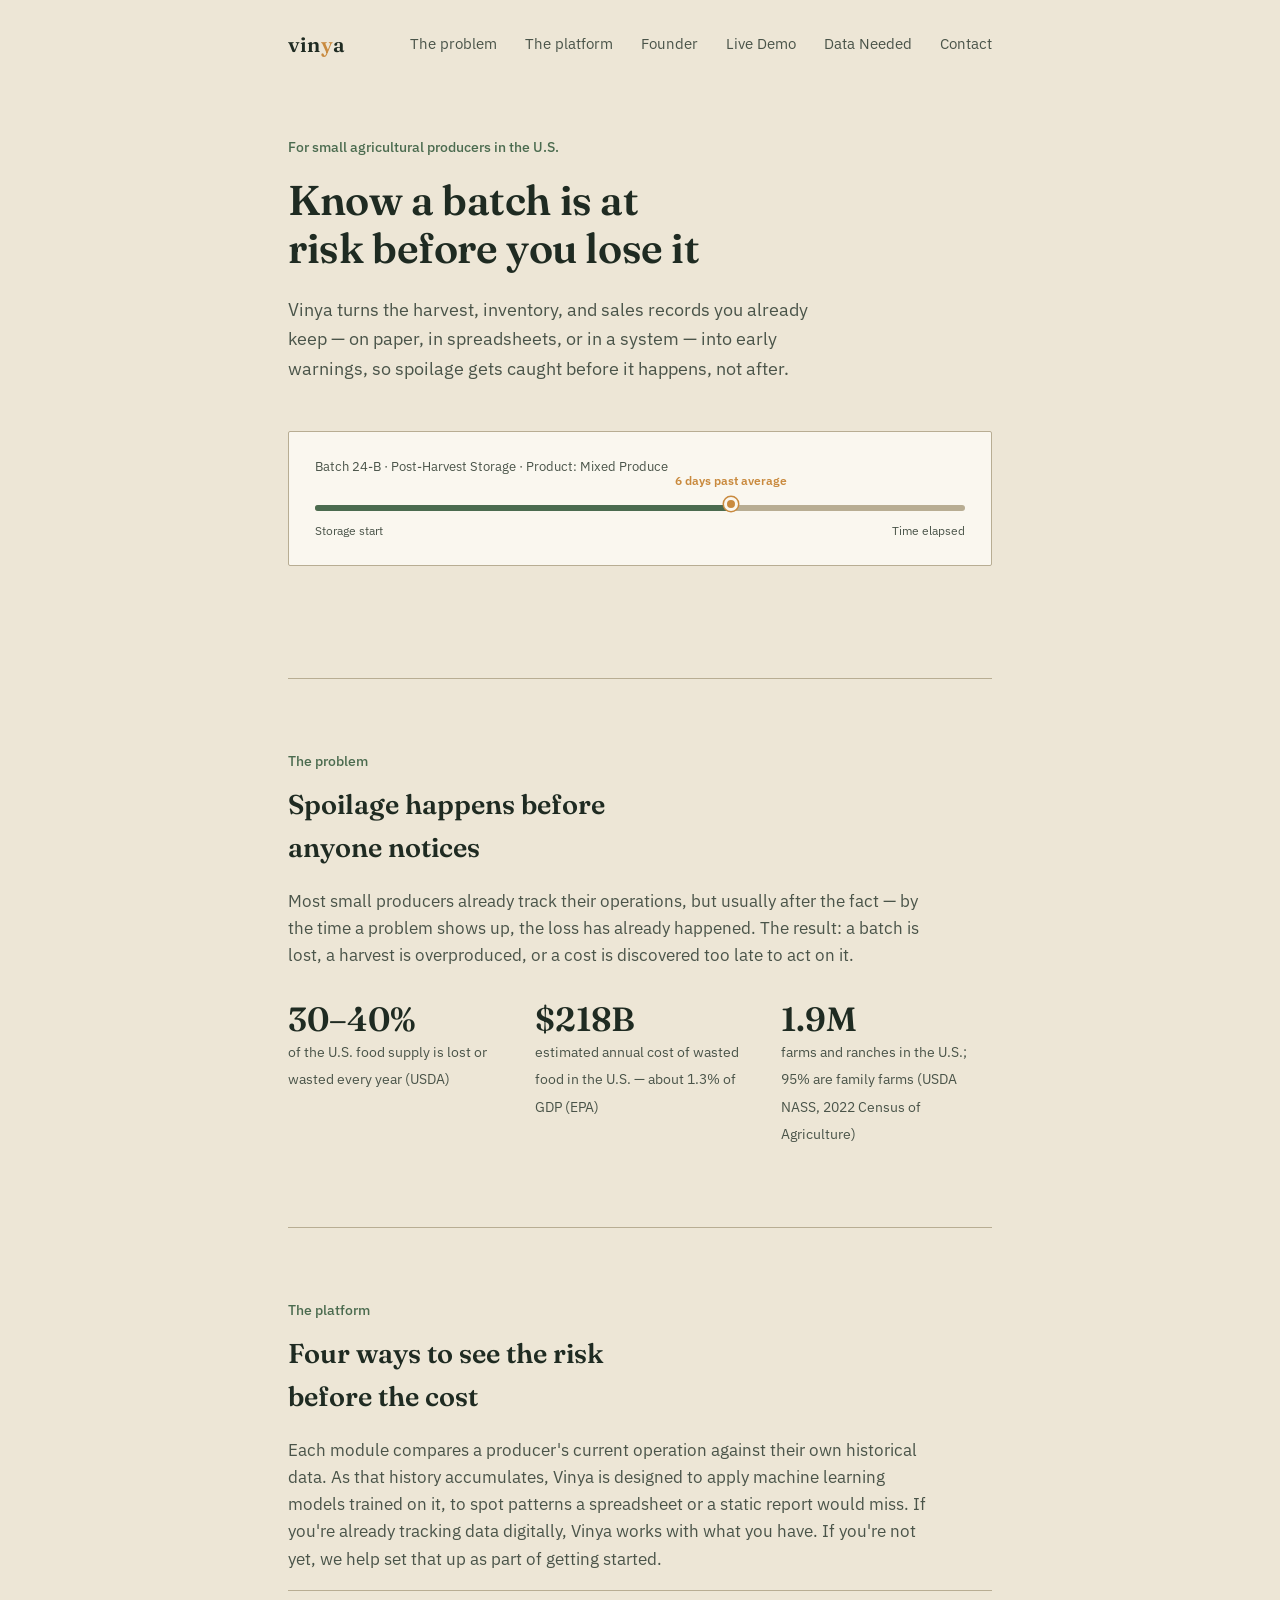
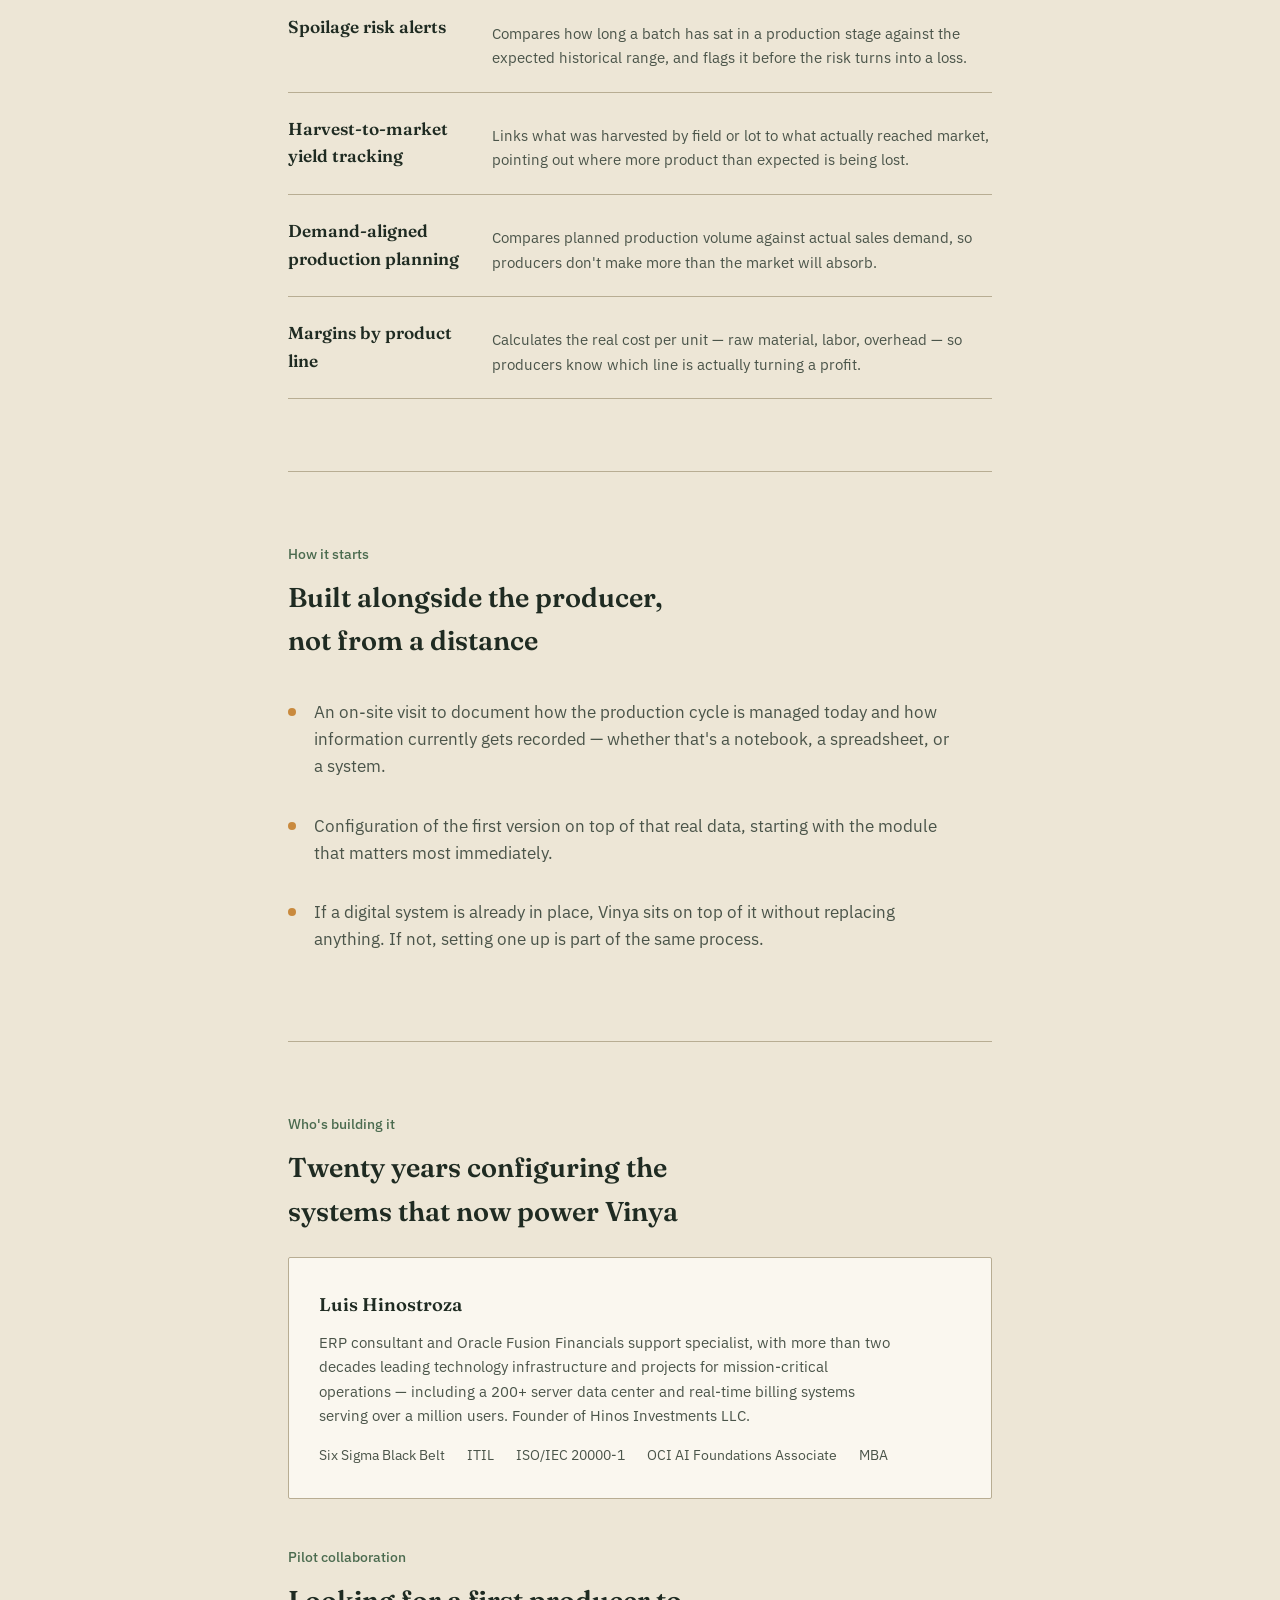
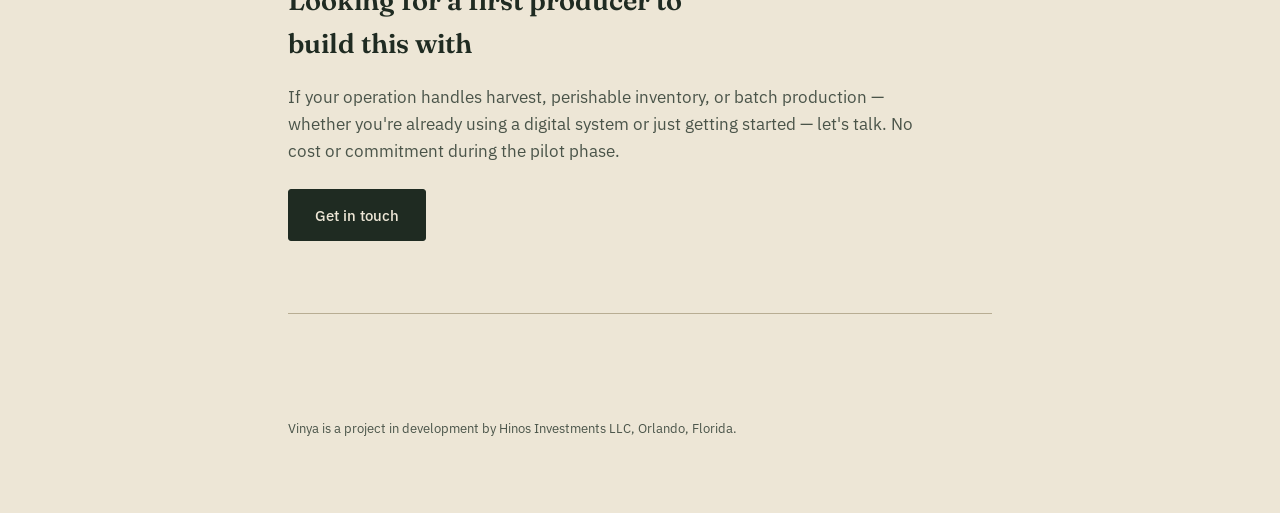
==== commit f5f0b0b2: "Add files via upload" ====
--- a/index.html
+++ b/index.html
@@ -1,170 +1,288 @@
 <!DOCTYPE html>
 <html lang="en">
 <head>
-  <meta charset="UTF-8">
-  <meta name="viewport" content="width=device-width, initial-scale=1.0">
-  <title>Vinya — Catch spoilage before it costs you</title>
-  <meta name="description" content="Vinya turns the harvest, inventory, and sales records you already keep into early warnings, so spoilage gets caught before it happens.">
-  <meta name="theme-color" content="#F2EAD8">
-  <link rel="preconnect" href="https://fonts.googleapis.com">
-  <link rel="preconnect" href="https://fonts.gstatic.com" crossorigin>
-  <link href="https://fonts.googleapis.com/css2?family=Newsreader:opsz,wght@6..72,400;6..72,500;6..72,600&family=Source+Sans+3:wght@400;500;600;700&display=swap" rel="stylesheet">
-  <link rel="preload" as="image" href="plates/perfect.jpg" fetchpriority="high">
-  <link rel="stylesheet" href="styles.css">
+<meta charset="UTF-8">
+<meta name="viewport" content="width=device-width, initial-scale=1.0">
+<title>Vinya — Catch spoilage before it costs you</title>
+<link rel="preconnect" href="https://fonts.googleapis.com">
+<link rel="preconnect" href="https://fonts.gstatic.com" crossorigin>
+<link href="https://fonts.googleapis.com/css2?family=Fraunces:opsz,wght@9..144,400;9..144,500;9..144,600;9..144,700&family=IBM+Plex+Sans:wght@400;500;600&display=swap" rel="stylesheet">
+<style>
+  :root{
+    --paper: #EDE6D6;
+    --paper-light: #FAF7EF;
+    --ink: #1F2B22;
+    --amber: #C98A3E;
+    --vine: #4B6B4F;
+    --rule: #B8AD93;
+    --ink-soft: #4A5449;
+  }
+  @media (prefers-color-scheme: dark){
+    :root:not([data-theme="light"]){
+      --paper: #1A1F19;
+      --paper-light: #232920;
+      --ink: #EDE6D6;
+      --ink-soft: #C9C2AE;
+      --rule: #4A5040;
+      --amber: #E0A85C;
+      --vine: #8AAE8E;
+    }
+  }
+  :root[data-theme="dark"]{
+    --paper: #1A1F19;
+    --paper-light: #232920;
+    --ink: #EDE6D6;
+    --ink-soft: #C9C2AE;
+    --rule: #4A5040;
+    --amber: #E0A85C;
+    --vine: #8AAE8E;
+  }
+  *{box-sizing:border-box;}
+  html{scroll-behavior:smooth;}
+  body{
+    margin:0;
+    background:var(--paper);
+    color:var(--ink);
+    font-family:'IBM Plex Sans', sans-serif;
+    font-size:17px;
+    line-height:1.6;
+    -webkit-font-smoothing:antialiased;
+  }
+  .wrap{max-width:760px; margin:0 auto; padding:0 28px;}
+  h1,h2,h3{font-family:'Fraunces', serif; font-weight:600; margin:0; color:var(--ink);}
+  p{margin:0 0 1em 0; color:var(--ink-soft); max-width:64ch;}
+  a{color:inherit;}
+  .rule{border:none; border-top:1px solid var(--rule); margin:64px 0;}
+
+  header.nav{
+    display:flex; align-items:center; justify-content:space-between;
+    padding:28px 0 0 0; flex-wrap:wrap; gap:12px;
+  }
+  .wordmark{font-family:'Fraunces', serif; font-weight:600; font-size:1.3rem; letter-spacing:0.01em;}
+  .wordmark span{color:var(--amber);}
+  .nav-links{display:flex; gap:28px; font-size:0.92rem;}
+  .nav-links a{text-decoration:none; color:var(--ink-soft); border-bottom:1px solid transparent;}
+  .nav-links a:hover{border-bottom-color:var(--amber); color:var(--ink);}
+
+  .hero{padding:72px 0 40px 0;}
+  .hero h1{font-size:2.6rem; line-height:1.15; max-width:15ch; letter-spacing:-0.01em;}
+  .hero .lede{font-size:1.15rem; max-width:48ch; margin-top:22px;}
+  .hero-tag{
+    display:inline-block; font-size:0.85rem; color:var(--vine);
+    margin-bottom:18px; font-weight:500;
+  }
+
+  /* Batch timeline illustration */
+  .lot-diagram{
+    margin:48px 0 8px 0; padding:24px 26px; background:var(--paper-light);
+    border:1px solid var(--rule); border-radius:2px;
+  }
+  .lot-diagram-label{font-size:0.82rem; color:var(--ink-soft); margin-bottom:14px;}
+  .lot-track{position:relative; height:6px; background:var(--rule); border-radius:3px; margin:28px 0 10px 0;}
+  .lot-fill{position:absolute; left:0; top:0; height:100%; width:64%; background:var(--vine); border-radius:3px;}
+  .lot-flag{
+    position:absolute; left:64%; top:-34px; transform:translateX(-50%);
+    display:flex; flex-direction:column; align-items:center; gap:6px;
+  }
+  .lot-flag .dot{width:14px; height:14px; border-radius:50%; background:var(--amber); border:3px solid var(--paper-light); box-shadow:0 0 0 1.5px var(--amber);}
+  .lot-flag .lbl{font-size:0.78rem; color:var(--amber); font-weight:600; white-space:nowrap;}
+  .lot-marks{display:flex; justify-content:space-between; font-size:0.78rem; color:var(--ink-soft); margin-top:6px;}
+
+  section{padding:8px 0;}
+  .kicker{font-size:0.85rem; color:var(--vine); font-weight:500; margin-bottom:10px;}
+  h2{font-size:1.7rem; max-width:22ch; margin-bottom:18px;}
+
+  .stat-row{display:flex; gap:36px; margin:32px 0 8px 0; flex-wrap:wrap;}
+  .stat{flex:1; min-width:180px;}
+  .stat .num{font-family:'Fraunces', serif; font-size:2.1rem; font-weight:600; color:var(--ink); display:block; line-height:1.1;}
+  .stat .cap{font-size:0.88rem; color:var(--ink-soft); margin-top:4px; max-width:26ch;}
+
+  .modules{margin-top:8px;}
+  .module{
+    padding:22px 0; border-top:1px solid var(--rule);
+    display:grid; grid-template-columns:180px 1fr; gap:24px; align-items:start;
+  }
+  .module:last-child{border-bottom:1px solid var(--rule);}
+  .module h3{font-size:1.08rem; font-weight:600; color:var(--ink);}
+  .module p{margin:8px 0 0 0; font-size:0.96rem;}
+
+  .practice-steps{margin-top:20px;}
+  .practice-step{display:flex; gap:18px; padding:16px 0;}
+  .practice-step .mark{
+    width:8px; height:8px; border-radius:50%; background:var(--amber);
+    margin-top:9px; flex-shrink:0;
+  }
+  .practice-step p{margin:0;}
+
+  .founder{
+    background:var(--paper-light); border:1px solid var(--rule); border-radius:2px;
+    padding:32px 30px; margin-top:24px;
+  }
+  .founder h3{font-size:1.15rem; margin-bottom:10px;}
+  .founder p{font-size:0.96rem;}
+  .credentials{display:flex; flex-wrap:wrap; gap:10px 22px; margin-top:16px; font-size:0.86rem; color:var(--ink-soft);}
+  .credentials span{white-space:nowrap;}
+
+  .cta-box{
+    text-align:left; padding:40px 0 8px 0;
+  }
+  .cta-box .lede{margin-bottom:24px;}
+  .btn{
+    display:inline-block; background:var(--ink); color:var(--paper);
+    padding:13px 26px; border-radius:3px; text-decoration:none;
+    font-size:0.95rem; font-weight:500; border:1px solid var(--ink);
+  }
+  .btn:hover{background:transparent; color:var(--ink);}
+
+  footer{padding:40px 0 60px 0; font-size:0.82rem; color:var(--ink-soft);}
+  footer .rule{margin:0 0 24px 0;}
+
+  @media (max-width:640px){
+    .hero h1{font-size:2rem;}
+    .module{grid-template-columns:1fr; gap:6px;}
+    .stat-row{gap:24px;}
+    .nav-links{gap:16px; font-size:0.85rem; width:100%; overflow-x:auto; padding-bottom:4px;}
+  }
+</style>
 </head>
 <body>
-  <a class="skip" href="#content">Skip to content</a>
-
-  <header class="top">
-    <a class="mark" href="#top">Vinya</a>
-    <div class="top-actions">
-      <nav aria-label="Primary">
-        <a class="nav-text" href="solutions/">Solutions</a>
-      </nav>
-      <a class="btn btn-small" href="mailto:luishinos@yahoo.com?subject=Interest%20in%20pilot%20collaboration%20-%20Vinya">Get in touch</a>
-    </div>
+<div class="wrap">
+
+  <header class="nav">
+    <div class="wordmark">vin<span>y</span>a</div>
+    <nav class="nav-links">
+      <a href="#problem">The problem</a>
+      <a href="#platform">The platform</a>
+      <a href="#founder">Founder</a>
+      <a href="demo.html">Live Demo</a>
+      <a href="data.html">Data Needed</a>
+      <a href="#contact">Contact</a>
+    </nav>
   </header>
 
-  <main id="content">
-    <section class="hero" id="top" aria-labelledby="hero-title">
-      <div class="hero-copy">
-        <p class="kicker">For small agricultural producers in the&nbsp;U.S.</p>
-        <h1 id="hero-title">Know a batch is at risk before you lose it</h1>
-        <p class="lede">Vinya turns the harvest, inventory, and sales records you already keep — on paper, in spreadsheets, or in a system — into early warnings, so spoilage gets caught before it happens, not after.</p>
-        <a class="btn" href="mailto:luishinos@yahoo.com?subject=Interest%20in%20pilot%20collaboration%20-%20Vinya">Talk about a free pilot</a>
-      </div>
-
-      <div class="stage">
-        <img
-          class="grapes"
-          src="plates/perfect.jpg"
-          alt="A close cluster of ripe dark grapes on the vine."
-          width="1280"
-          height="720"
-        >
-        <div class="shots">
-          <article class="shot shot-cellar" aria-label="Example for the person in the cellar">
-            <header class="shot-head">
-              <p class="shot-who">In the cellar</p>
-              <p class="shot-tag">Example</p>
-            </header>
-            <p class="shot-lot">Lot 24-B</p>
-            <p class="shot-meta">Fermentation · Chambourcin</p>
-            <p class="shot-alert">14 days past the usual time</p>
-            <div class="bar" aria-hidden="true">
-              <span class="bar-fill"></span>
-              <span class="bar-dot"></span>
-            </div>
-            <p class="shot-foot">Worth a look today, before it becomes a loss.</p>
-          </article>
-
-          <article class="shot shot-owner" aria-label="Example for the owner">
-            <header class="shot-head">
-              <p class="shot-who">For the owner</p>
-              <p class="shot-tag">Example</p>
-            </header>
-            <p class="shot-title">What each line actually keeps</p>
-            <table>
-              <caption class="sr">Example cost and what is left per bottle. Not a real cellar’s books.</caption>
-              <thead>
-                <tr>
-                  <th scope="col">Line</th>
-                  <th scope="col">Cost</th>
-                  <th scope="col">Left</th>
-                </tr>
-              </thead>
-              <tbody>
-                <tr>
-                  <th scope="row">Chambourcin</th>
-                  <td>$9.40</td>
-                  <td class="good">$12.60</td>
-                </tr>
-                <tr>
-                  <th scope="row">House red</th>
-                  <td>$14.10</td>
-                  <td class="thin">$1.90</td>
-                </tr>
-              </tbody>
-            </table>
-            <p class="shot-foot">Fruit, labor, and overhead, so you can see which line is paying you.</p>
-          </article>
+  <section class="hero">
+    <span class="hero-tag">For small agricultural producers in the U.S.</span>
+    <h1>Know a batch is at risk before you lose it</h1>
+    <p class="lede">Vinya turns the harvest, inventory, and sales records you already keep — on paper, in spreadsheets, or in a system — into early warnings, so spoilage gets caught before it happens, not after.</p>
+
+    <div class="lot-diagram">
+      <div class="lot-diagram-label">Batch 24-B · Post-Harvest Storage · Product: Mixed Produce</div>
+      <div class="lot-track">
+        <div class="lot-fill"></div>
+        <div class="lot-flag">
+          <span class="lbl">6 days past average</span>
+          <span class="dot"></span>
         </div>
       </div>
-    </section>
-
-    <section class="band">
-      <div class="wrap">
-        <h2>Spoilage happens before anyone notices</h2>
-        <p class="prose">Most small producers already run an ERP system, but it records what already happened — it doesn't flag what's about to. The result: a batch is lost, a harvest is overproduced, or a cost is discovered too late to act on it.</p>
-        <div class="stats">
-          <article>
-            <p class="num">8 weeks</p>
-            <p>earlier — how much sooner USDA sensor technology detected oxidative faults in white wine than a human tasting panel (USDA ARS, May 2025)</p>
-          </article>
-          <article>
-            <p class="num">10,761</p>
-            <p>wineries in the U.S., most of them small family-owned businesses (WineAmerica, 2025)</p>
-          </article>
-          <article>
-            <p class="num">30–40%</p>
-            <p>of the U.S. food supply is lost or wasted (USDA)</p>
-          </article>
-        </div>
-      </div>
-    </section>
-
-    <section class="band band-quiet">
-      <div class="wrap">
-        <h2>Four ways to see the risk before the cost</h2>
-        <p class="prose">Each module builds on your own production data. If you're already tracking it digitally, Vinya works with what you have. If you're not yet, we help set that up as part of getting started.</p>
-        <ol class="modules">
-          <li>
-            <h3>Spoilage risk alerts</h3>
-            <p>Compares how long a batch has sat in a production stage against the expected historical range, and flags it before the risk turns into a loss.</p>
-          </li>
-          <li>
-            <h3>Harvest-to-bottle yield tracking</h3>
-            <p>Links what was harvested by block or varietal to what was actually bottled, pointing out where more product than expected is being lost.</p>
-          </li>
-          <li>
-            <h3>Demand-aligned production planning</h3>
-            <p>Compares planned production volume against actual sales demand, so producers don't make more than the market will absorb.</p>
-          </li>
-          <li>
-            <h3>Margins by product line</h3>
-            <p>Calculates the real cost per bottle — raw material, labor, overhead — so producers know which line is actually turning a profit.</p>
-          </li>
-        </ol>
-      </div>
-    </section>
-
-    <section class="band">
-      <div class="wrap split">
-        <div>
-          <h2>Built alongside the producer, not from a distance</h2>
-          <ol class="steps">
-            <li>An on-site visit to document how the production cycle is managed today and how information currently gets recorded — whether that's a notebook, a spreadsheet, or a system.</li>
-            <li>Configuration of the first version on top of that real data, starting with the module that matters most immediately.</li>
-            <li>If a digital system is already in place, Vinya sits on top of it without replacing anything. If not, setting one up is part of the same process.</li>
-          </ol>
-        </div>
-        <div>
-          <h2>Twenty years configuring the systems that now power Vinya</h2>
-          <p class="name">Luis Hinostroza</p>
-          <p class="prose">ERP consultant and Oracle Fusion Financials support specialist, with more than two decades leading technology infrastructure and projects for mission-critical operations — including a 200+ server data center and real-time billing systems serving over a million users. Founder of Hinos Investments LLC.</p>
-          <p class="creds">Six Sigma Black Belt · ITIL · ISO/IEC 20000-1 · OCI AI Foundations Associate · MBA</p>
-        </div>
-      </div>
-    </section>
-
-    <section class="close" id="contact">
-      <div class="wrap">
-        <h2>Looking for a first producer to build this with</h2>
-        <p class="lede">If your operation handles harvest, perishable inventory, or batch production — whether you're already using a digital system or just getting started — let's talk. No cost or commitment during the pilot phase.</p>
-        <a class="btn btn-light" href="mailto:luishinos@yahoo.com?subject=Interest%20in%20pilot%20collaboration%20-%20Vinya">Get in touch</a>
-        <p class="colophon">Vinya is a project in development by Hinos Investments LLC, Orlando, Florida.</p>
-      </div>
-    </section>
-  </main>
+      <div class="lot-marks">
+        <span>Storage start</span>
+        <span>Time elapsed</span>
+      </div>
+    </div>
+  </section>
+
+  <hr class="rule">
+
+  <section id="problem">
+    <div class="kicker">The problem</div>
+    <h2>Spoilage happens before anyone notices</h2>
+    <p>Most small producers already track their operations, but usually after the fact — by the time a problem shows up, the loss has already happened. The result: a batch is lost, a harvest is overproduced, or a cost is discovered too late to act on it.</p>
+
+    <div class="stat-row">
+      <div class="stat">
+        <span class="num">30–40%</span>
+        <span class="cap">of the U.S. food supply is lost or wasted every year (USDA)</span>
+      </div>
+      <div class="stat">
+        <span class="num">$218B</span>
+        <span class="cap">estimated annual cost of wasted food in the U.S. — about 1.3% of GDP (EPA)</span>
+      </div>
+      <div class="stat">
+        <span class="num">1.9M</span>
+        <span class="cap">farms and ranches in the U.S.; 95% are family farms (USDA NASS, 2022 Census of Agriculture)</span>
+      </div>
+    </div>
+  </section>
+
+  <hr class="rule">
+
+  <section id="platform">
+    <div class="kicker">The platform</div>
+    <h2>Four ways to see the risk before the cost</h2>
+    <p>Each module compares a producer's current operation against their own historical data. As that history accumulates, Vinya is designed to apply machine learning models trained on it, to spot patterns a spreadsheet or a static report would miss. If you're already tracking data digitally, Vinya works with what you have. If you're not yet, we help set that up as part of getting started.</p>
+
+    <div class="modules">
+      <div class="module">
+        <h3>Spoilage risk alerts</h3>
+        <p>Compares how long a batch has sat in a production stage against the expected historical range, and flags it before the risk turns into a loss.</p>
+      </div>
+      <div class="module">
+        <h3>Harvest-to-market yield tracking</h3>
+        <p>Links what was harvested by field or lot to what actually reached market, pointing out where more product than expected is being lost.</p>
+      </div>
+      <div class="module">
+        <h3>Demand-aligned production planning</h3>
+        <p>Compares planned production volume against actual sales demand, so producers don't make more than the market will absorb.</p>
+      </div>
+      <div class="module">
+        <h3>Margins by product line</h3>
+        <p>Calculates the real cost per unit — raw material, labor, overhead — so producers know which line is actually turning a profit.</p>
+      </div>
+    </div>
+  </section>
+
+  <hr class="rule">
+
+  <section id="how-it-works">
+    <div class="kicker">How it starts</div>
+    <h2>Built alongside the producer, not from a distance</h2>
+    <div class="practice-steps">
+      <div class="practice-step">
+        <span class="mark"></span>
+        <p>An on-site visit to document how the production cycle is managed today and how information currently gets recorded — whether that's a notebook, a spreadsheet, or a system.</p>
+      </div>
+      <div class="practice-step">
+        <span class="mark"></span>
+        <p>Configuration of the first version on top of that real data, starting with the module that matters most immediately.</p>
+      </div>
+      <div class="practice-step">
+        <span class="mark"></span>
+        <p>If a digital system is already in place, Vinya sits on top of it without replacing anything. If not, setting one up is part of the same process.</p>
+      </div>
+    </div>
+  </section>
+
+  <hr class="rule">
+
+  <section id="founder">
+    <div class="kicker">Who's building it</div>
+    <h2>Twenty years configuring the systems that now power Vinya</h2>
+    <div class="founder">
+      <h3>Luis Hinostroza</h3>
+      <p>ERP consultant and Oracle Fusion Financials support specialist, with more than two decades leading technology infrastructure and projects for mission-critical operations — including a 200+ server data center and real-time billing systems serving over a million users. Founder of Hinos Investments LLC.</p>
+      <div class="credentials">
+        <span>Six Sigma Black Belt</span>
+        <span>ITIL</span>
+        <span>ISO/IEC 20000-1</span>
+        <span>OCI AI Foundations Associate</span>
+        <span>MBA</span>
+      </div>
+    </div>
+  </section>
+
+  <section class="cta-box" id="contact">
+    <div class="kicker">Pilot collaboration</div>
+    <h2>Looking for a first producer to build this with</h2>
+    <p class="lede">If your operation handles harvest, perishable inventory, or batch production — whether you're already using a digital system or just getting started — let's talk. No cost or commitment during the pilot phase.</p>
+    <a class="btn" href="mailto:luis@hinosinvestments.com?subject=Interest%20in%20pilot%20collaboration%20-%20Vinya">Get in touch</a>
+  </section>
+
+  <hr class="rule">
+
+  <footer>
+    <p>Vinya is a project in development by Hinos Investments LLC, Orlando, Florida.</p>
+  </footer>
+
+</div>
 </body>
 </html>
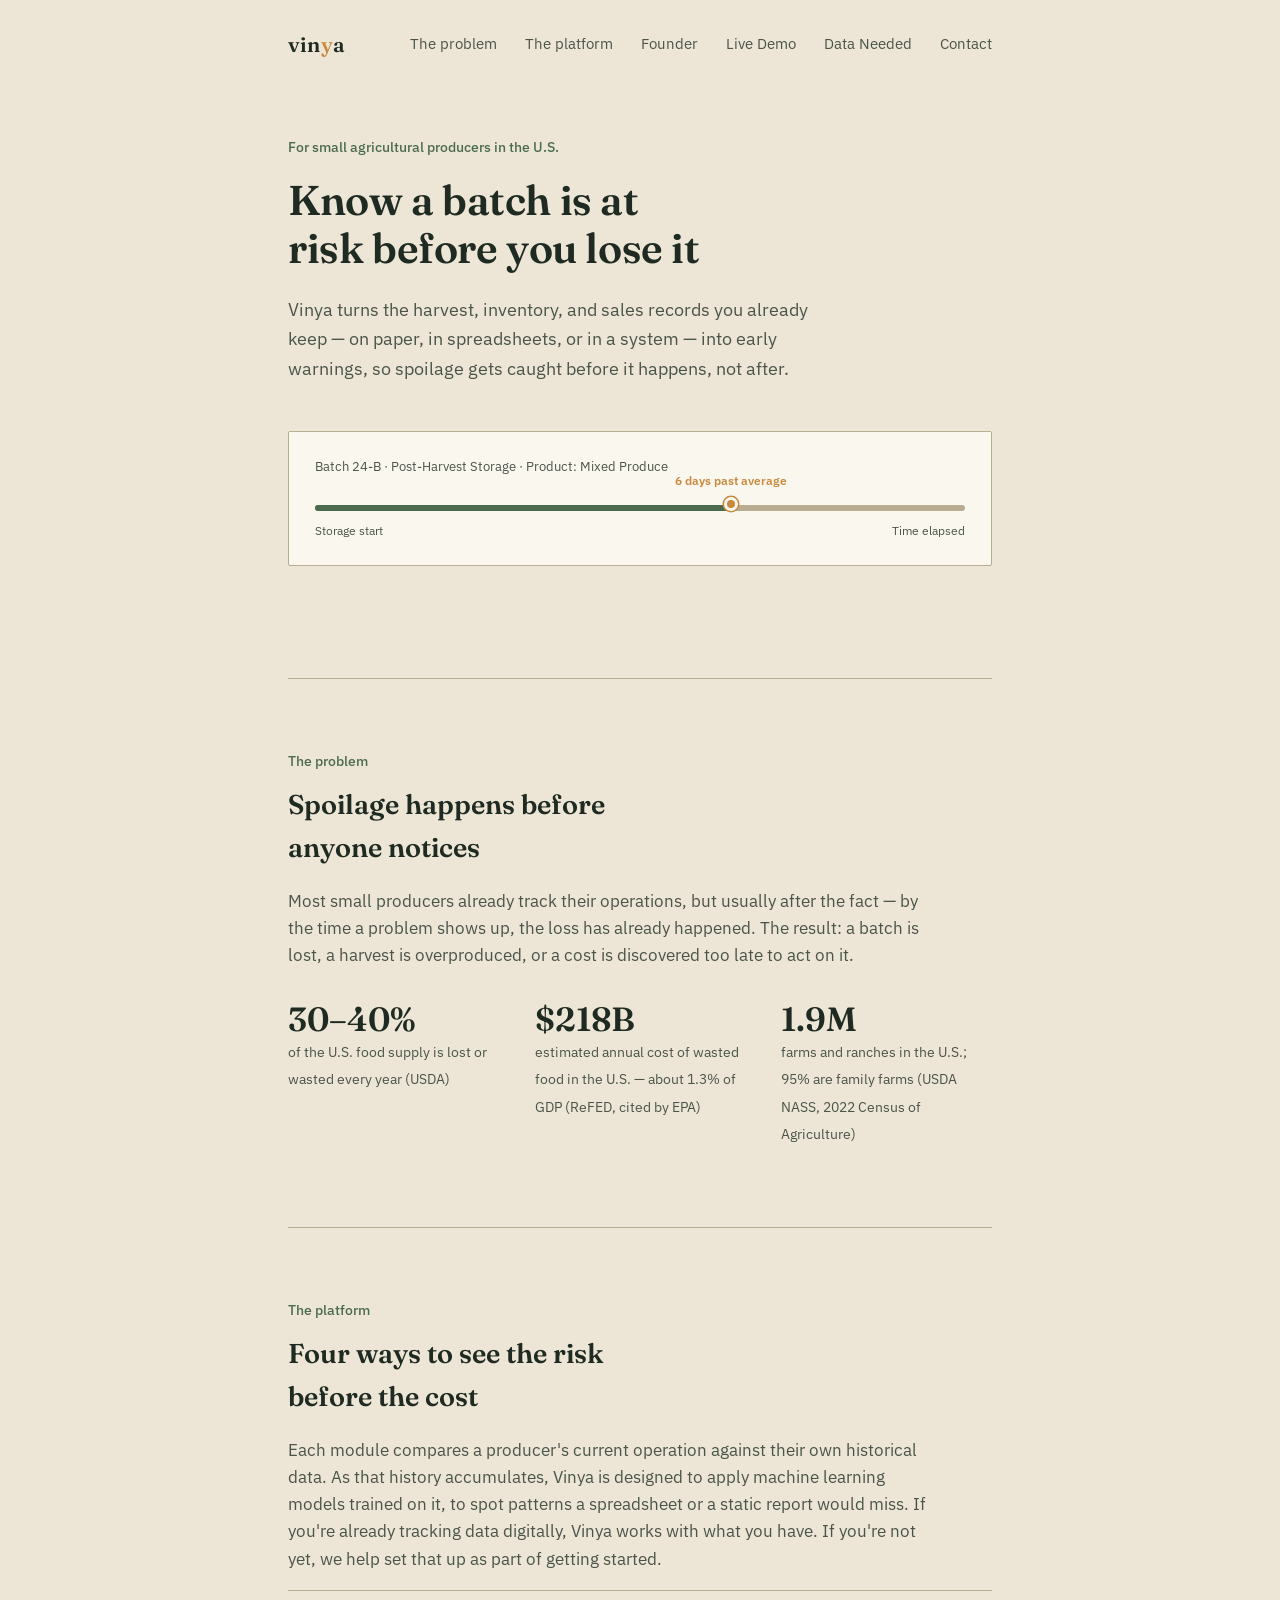
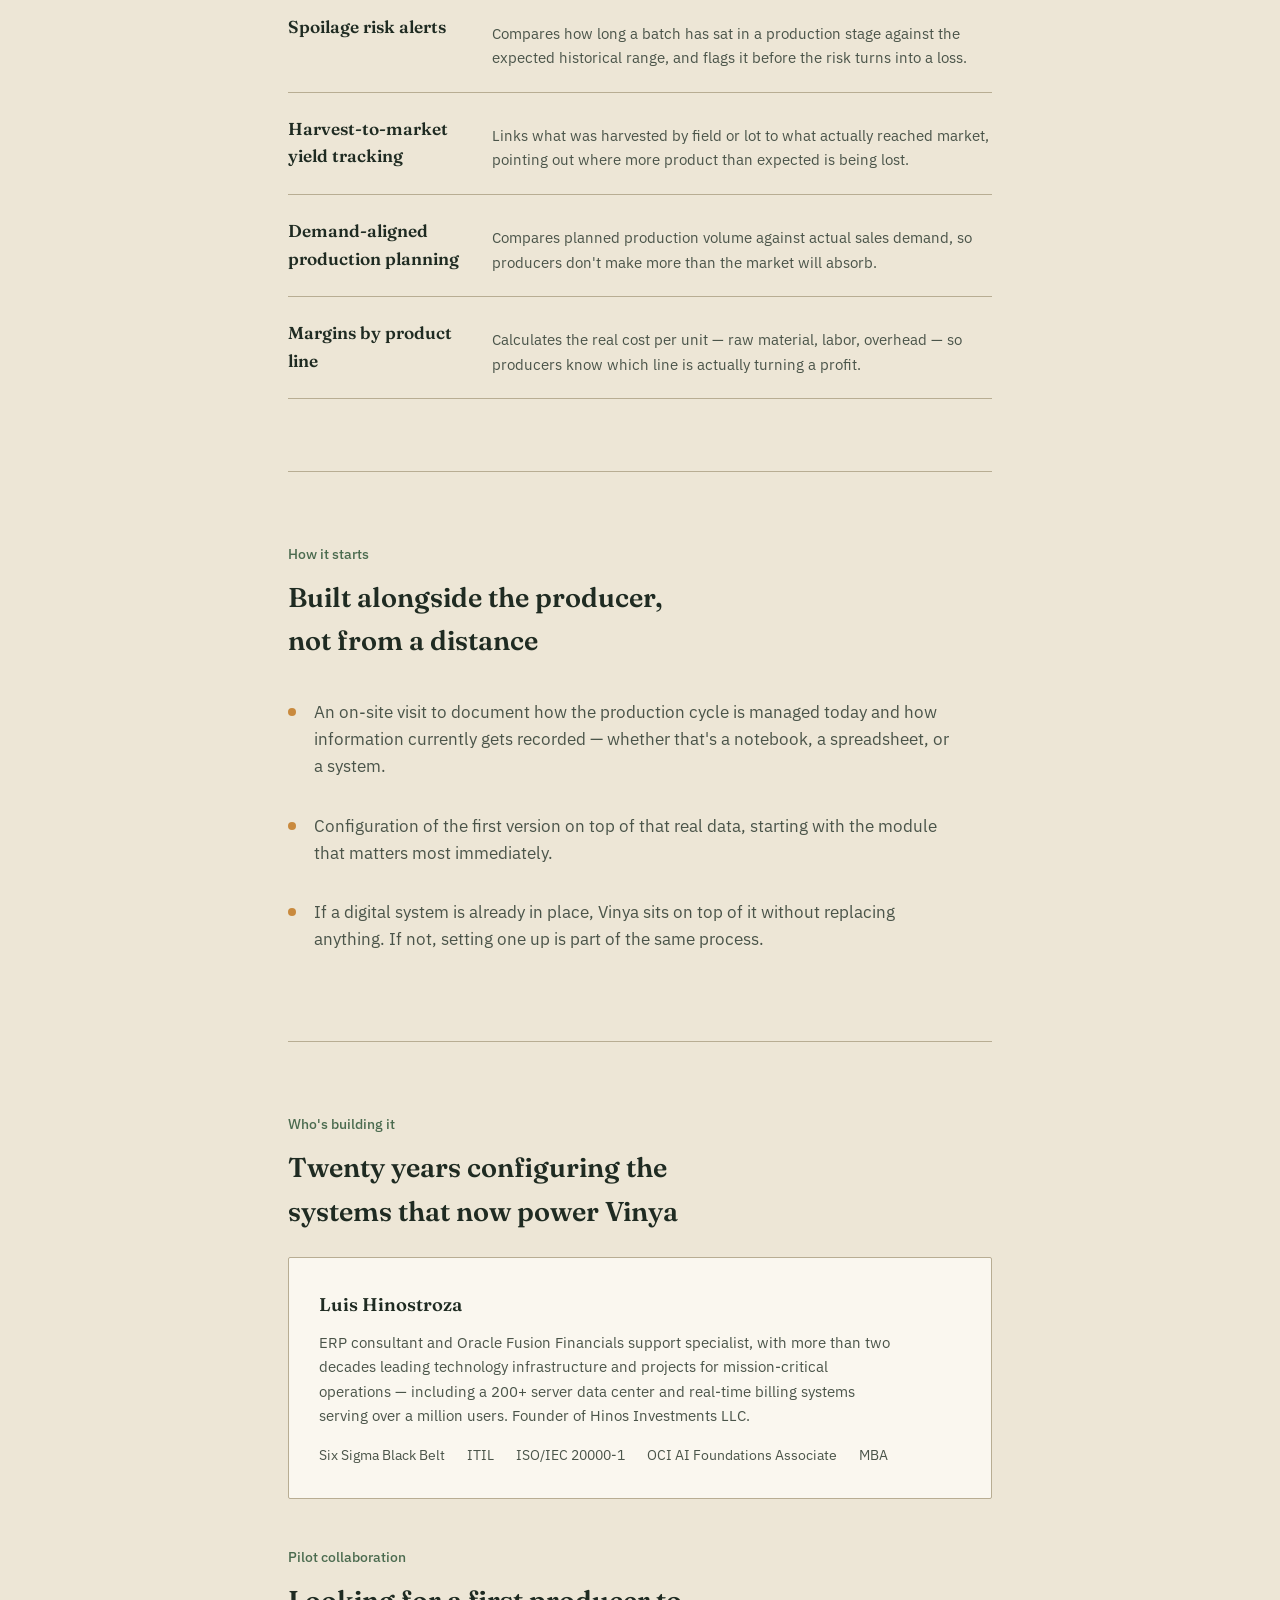
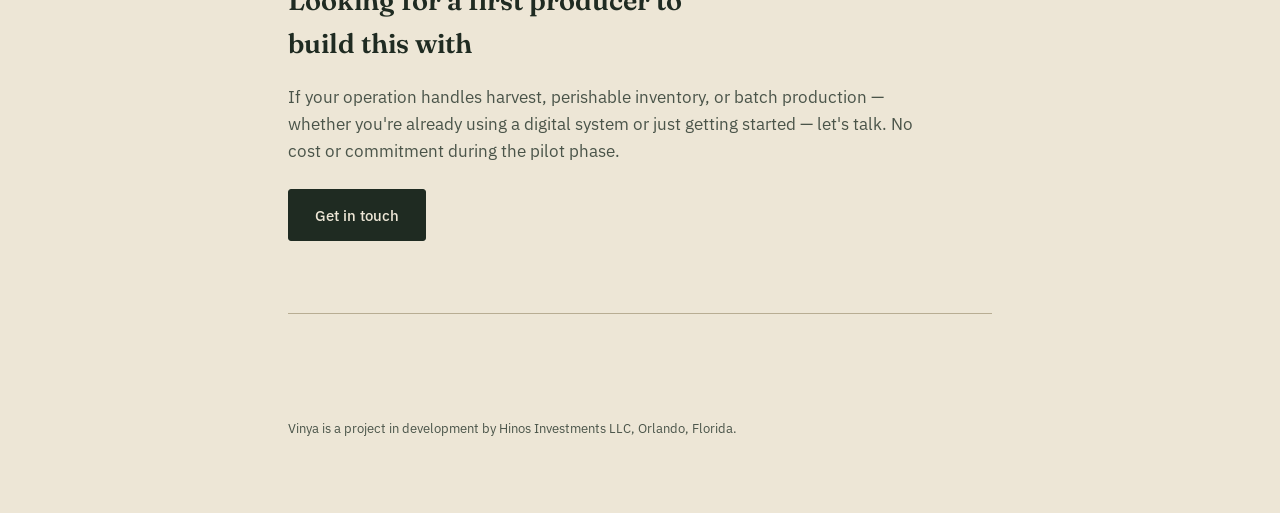
==== commit ffd998cf: "Add files via upload" ====
--- a/index.html
+++ b/index.html
@@ -195,7 +195,7 @@
       </div>
       <div class="stat">
         <span class="num">$218B</span>
-        <span class="cap">estimated annual cost of wasted food in the U.S. — about 1.3% of GDP (EPA)</span>
+        <span class="cap">estimated annual cost of wasted food in the U.S. — about 1.3% of GDP (ReFED, cited by EPA)</span>
       </div>
       <div class="stat">
         <span class="num">1.9M</span>
